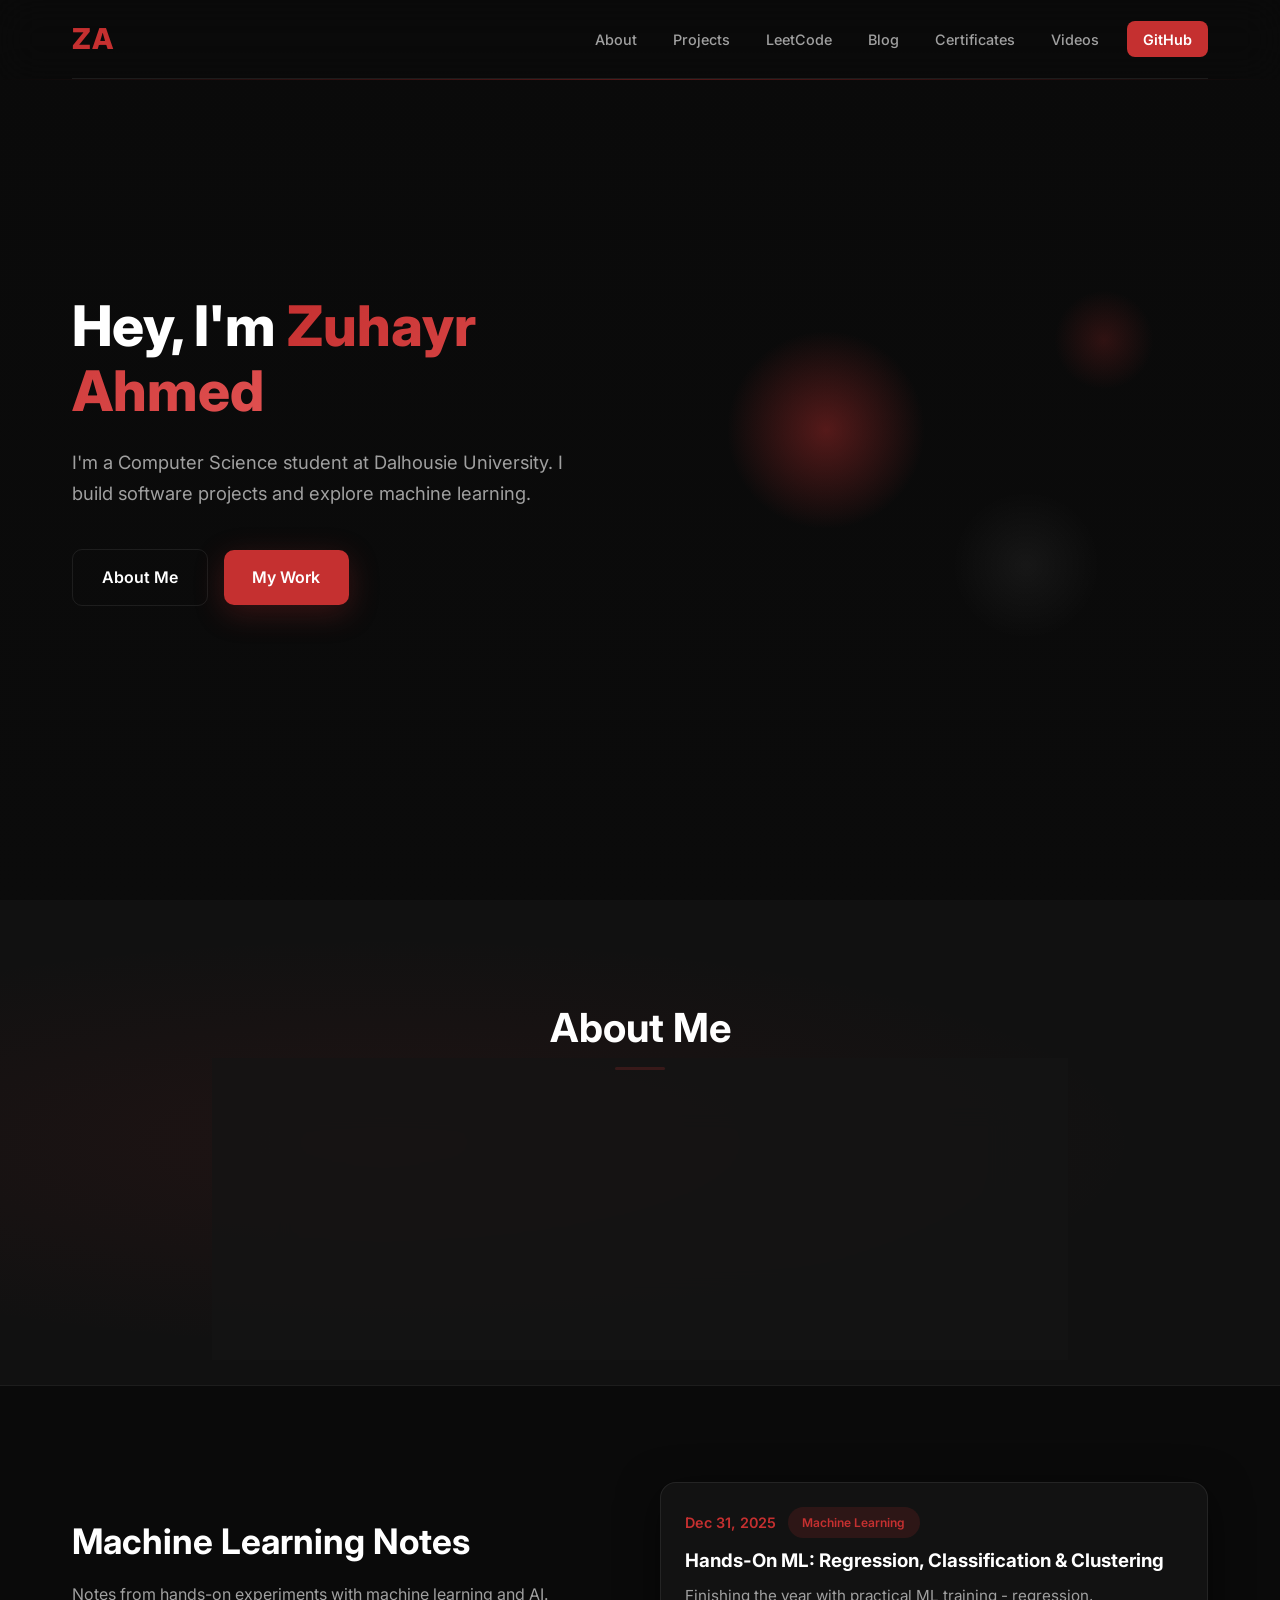
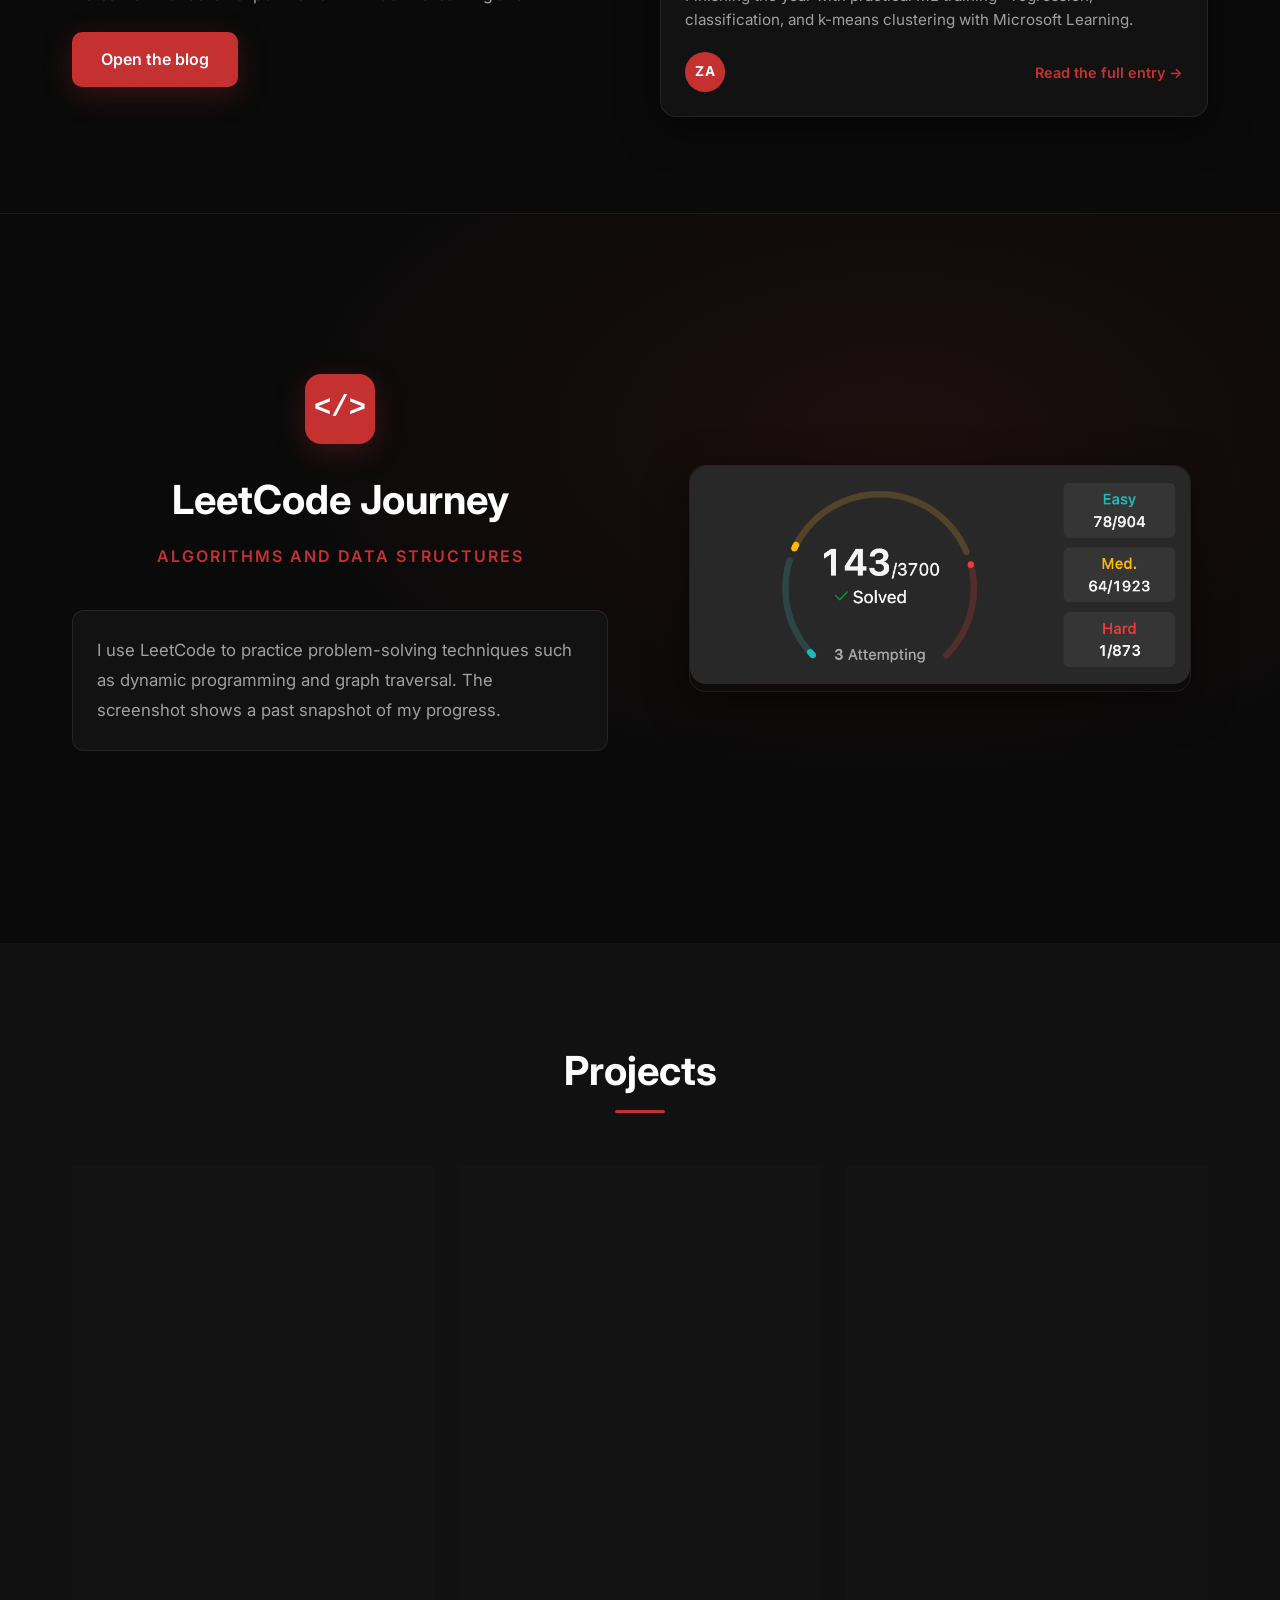
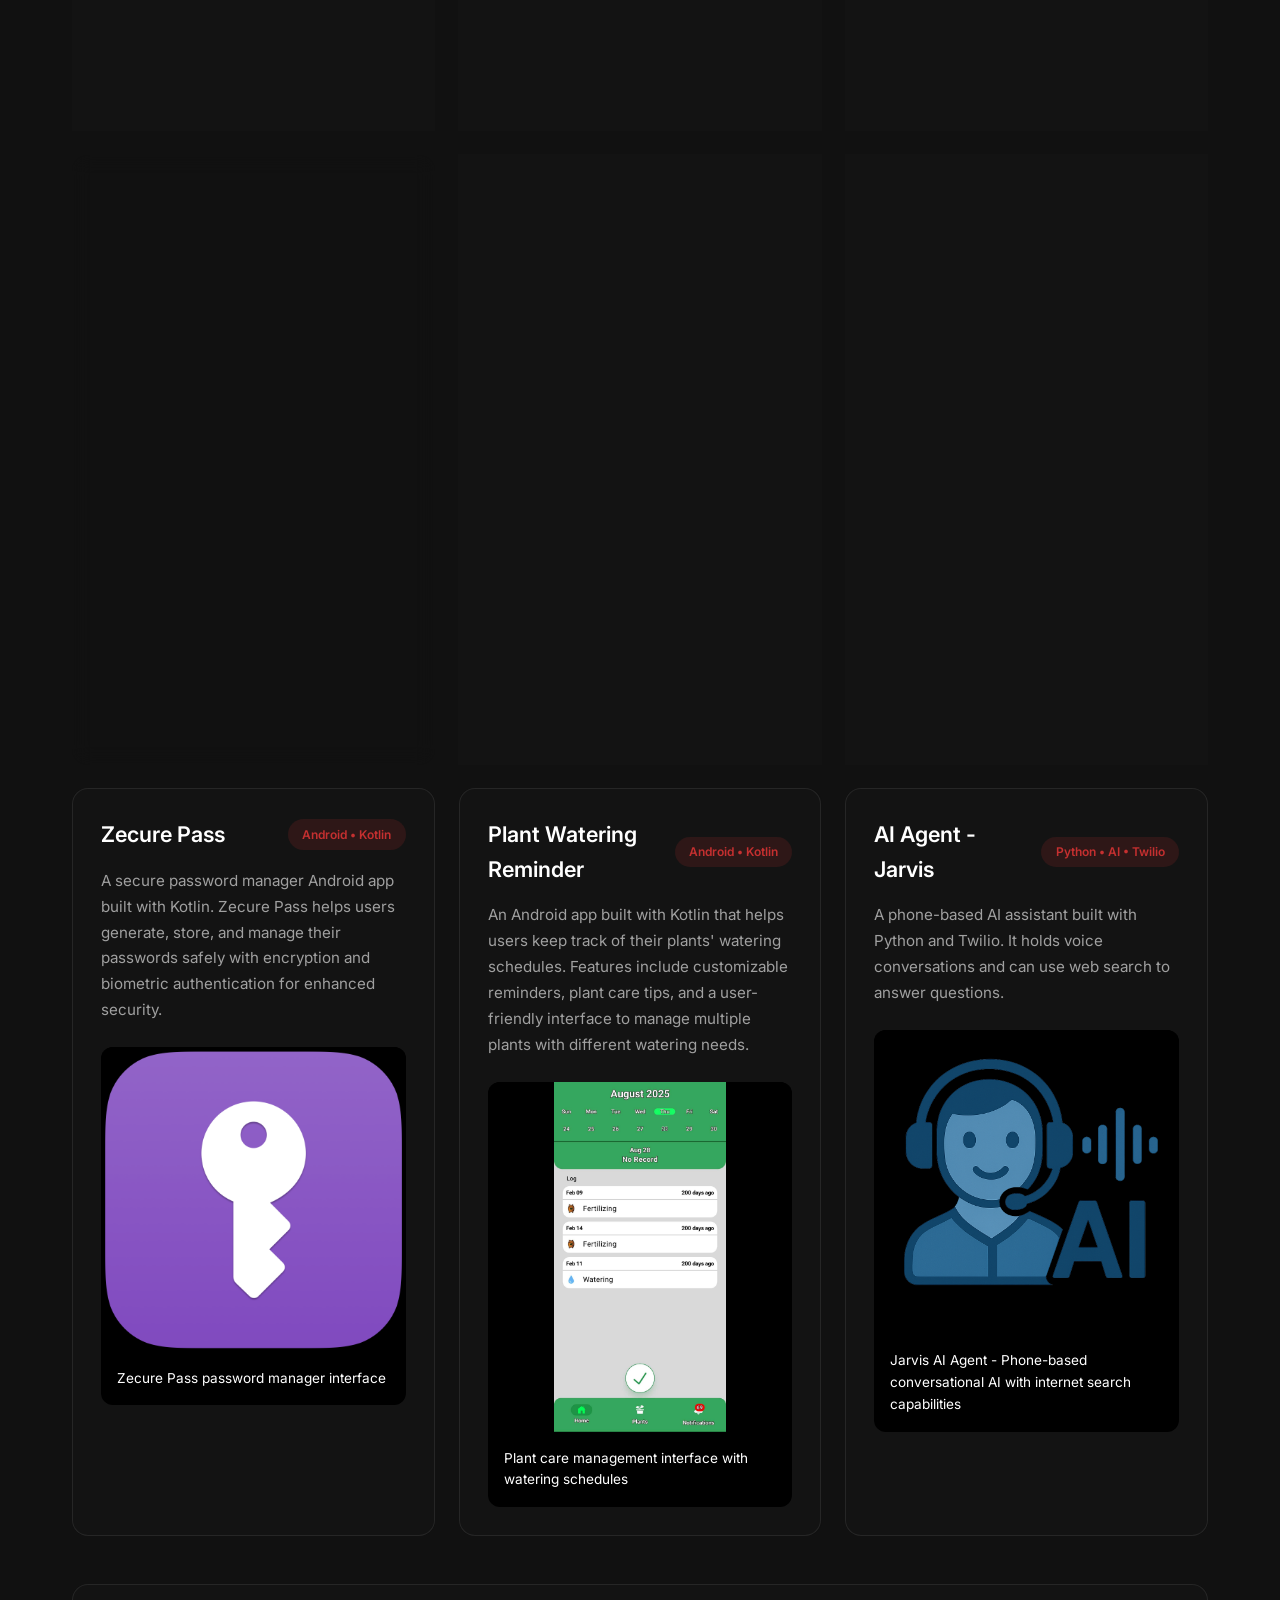
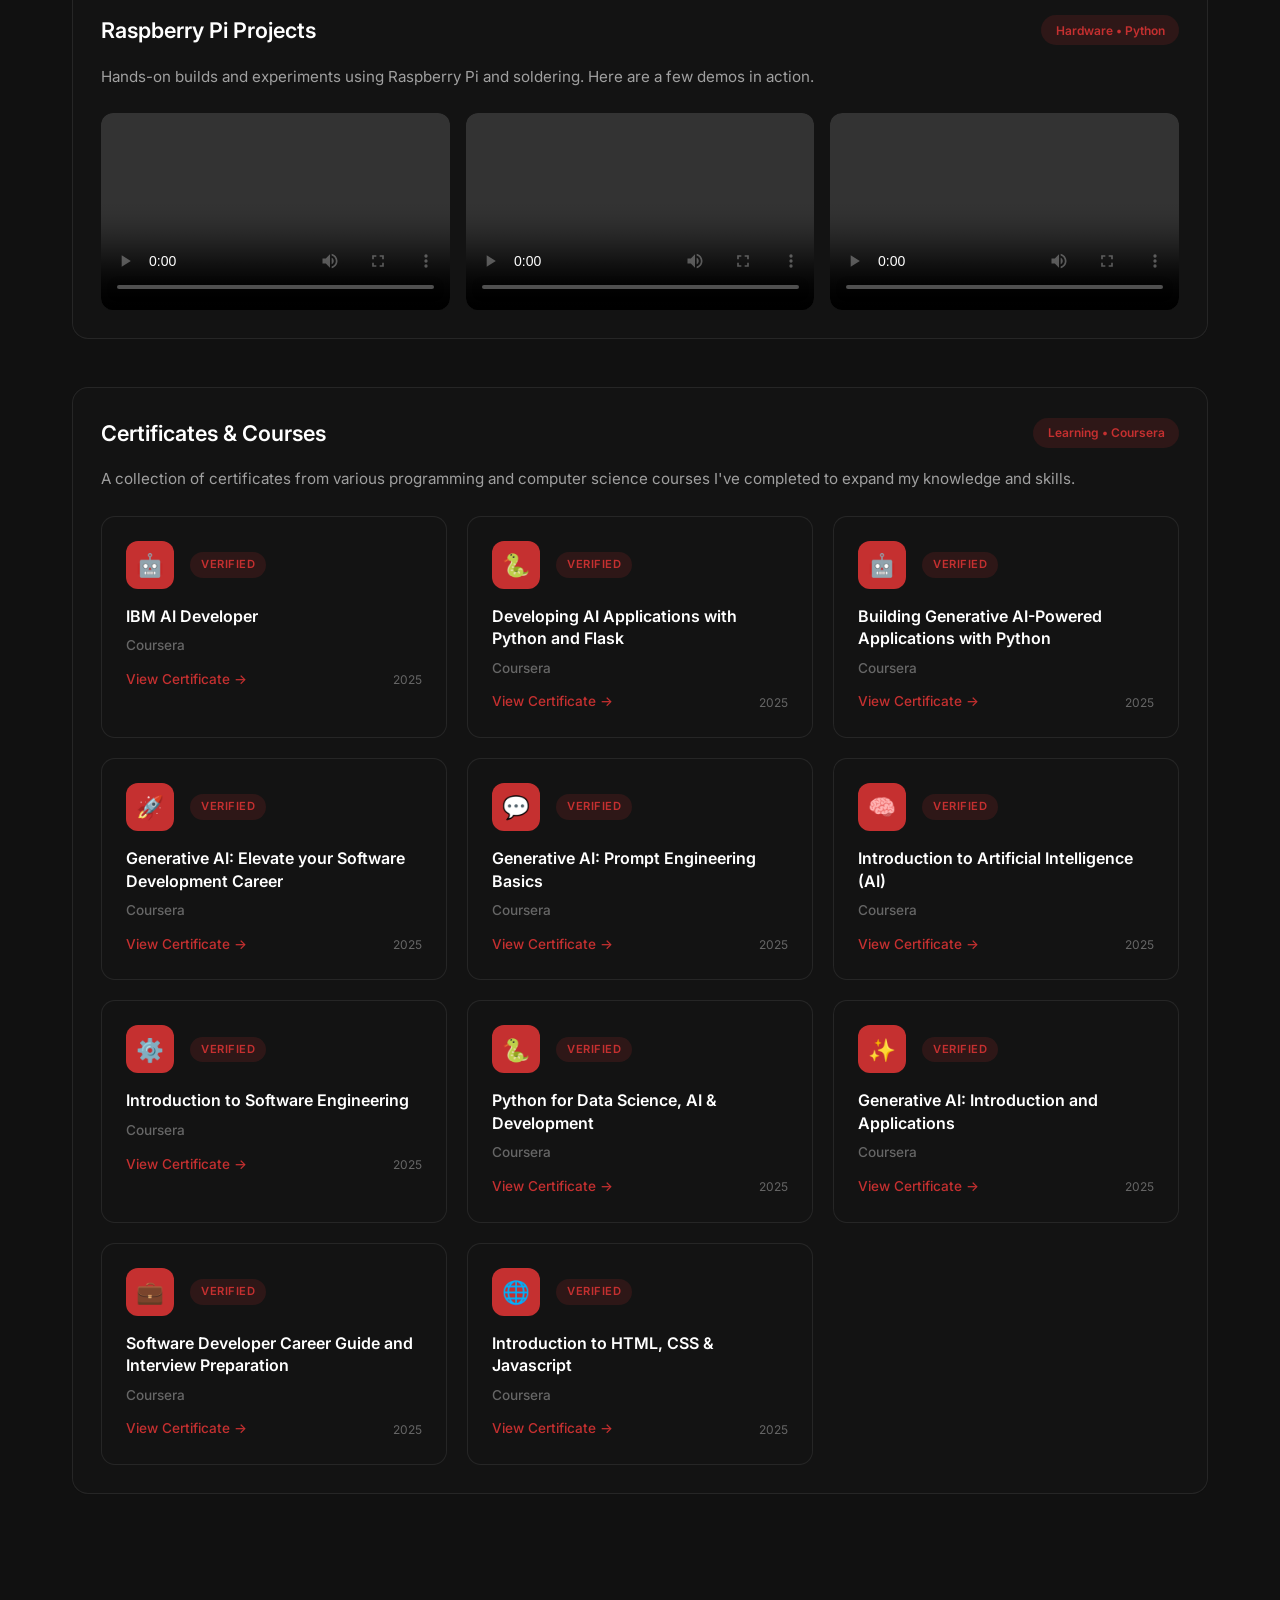
==== index.html @ 4d375760 "Publish updated portfolio at the site root" ====
<!DOCTYPE html>
<html lang="en">

<head>
  <meta charset="UTF-8">
  <meta name="viewport" content="width=device-width, initial-scale=1.0">
  <meta name="description" content="Zuhayr Ahmed, a Computer Science student at Dalhousie University. Explore software projects, machine learning notes, and certificates.">
  <link rel="canonical" href="https://zuhayrahmed.github.io/">
  <link rel="stylesheet" href="style.css">
  <title>Zuhayr Ahmed | Computer Science Portfolio</title>
</head>

<body>

  <header class="site-header">
    <div class="container">
      <nav class="navbar">
        <div class="navdiv">
          <div class="logo">
            <a href="#home">ZA</a>
          </div>
          <ul class="nav-menu" id="site-menu">
            <li><a href="#about">About</a></li>
            <li><a href="#projects">Projects</a></li>
            <li><a href="#leetcode-showcase">LeetCode</a></li>
            <li><a href="#learning-blog">Blog</a></li>
            <li><a href="#certificates">Certificates</a></li>
            <li><a href="#raspberry-videos">Videos</a></li>
            <li><a href="https://github.com/zuhayrahmed" class="cta">GitHub</a></li>
          </ul>
          <button class="mobile-menu-toggle" type="button" aria-label="Toggle navigation" aria-controls="site-menu" aria-expanded="false">
            <span></span>
            <span></span>
            <span></span>
          </button>
        </div>
      </nav>
    </div>
    <div class="header-gradient"></div>
  </header>

  <!-- Landing Section -->
  <section id="home" class="reveal">
    <div class="container-hero">
      <div class="hero-content">
        <h1>Hey, I'm <span class="accent">Zuhayr Ahmed</span></h1>
        <p>I'm a Computer Science student at Dalhousie University. I build software projects and explore machine learning.</p>
        <div class="btn-group">
          <a href="#about" class="btn secondary-btn">About Me</a>
          <a href="#projects" class="btn">My Work</a>
        </div>
      </div>
      <div class="hero-art" aria-hidden="true">
        <div class="orb orb-1"></div>
        <div class="orb orb-2"></div>
        <div class="orb orb-3"></div>
      </div>
    </div>
  </section>


  <!-- About Section -->
  <section id="about" class="reveal">
    <div class="container">
      <h2>About Me</h2>
      <p>
        My projects include JavaFX desktop apps, Kotlin Android apps, and Raspberry Pi experiments.
        I also write notes on machine learning and practice algorithms and data structures with LeetCode.
      </p>
    </div>
  </section>

  <!-- Learning Blog Section -->
  <section id="learning-blog" class="reveal">
    <div class="container blog-preview">
      <div class="blog-preview-text">
        <h2>Machine Learning Notes</h2>
        <p class="blog-preview-copy">Notes from hands-on experiments with machine learning and AI.</p>
        <div class="blog-preview-actions">
          <a href="blog.html" class="btn">Open the blog</a>
        </div>
      </div>

      <article class="blog-preview-card">
        <div class="blog-preview-meta">
          <span class="blog-date">Dec 31, 2025</span>
          <span class="tag">Machine Learning</span>
        </div>
        <h3>Hands-On ML: Regression, Classification & Clustering</h3>
        <p class="preview-excerpt">Finishing the year with practical ML training - regression, classification, and
          k-means clustering with Microsoft Learning.</p>
        <div class="blog-preview-footer">
          <div class="blog-preview-avatar">
            <span>ZA</span>
          </div>
          <a class="text-link" href="blog.html#dec-31-2025">Read the full entry →</a>
        </div>
      </article>
    </div>
  </section>

  <!-- LeetCode Showcase Section -->
  <section id="leetcode-showcase" class="reveal">
    <div class="container">
      <div class="leetcode-hero">
        <div class="leetcode-content">
          <div class="leetcode-header">
            <div class="leetcode-icon">
              <div class="code-symbol">&lt;/&gt;</div>
            </div>
            <h2>LeetCode Journey</h2>
            <div class="leetcode-subtitle">Algorithms and data structures</div>
          </div>

          <div class="leetcode-description">
            <p>I use LeetCode to practice problem-solving techniques such as dynamic programming and graph traversal.
              The screenshot shows a past snapshot of my progress.</p>
          </div>
        </div>

        <div class="leetcode-visual">
          <div class="leetcode-image-container">
            <img src="images/Leetcode/Leetcode_Info.png" alt="LeetCode Progress Dashboard" class="leetcode-image">
          </div>
        </div>
      </div>
    </div>
  </section>

  <!-- Projects Section -->
  <section id="projects" class="reveal">
    <h2>Projects</h2>
    <div class="projects-grid container">
      <article class="project-card">
        <div class="project-head">
          <h3>System Monitor</h3>
          <span class="tag">Python • FastAPI</span>
        </div>
        <p class="project-desc">A system dashboard and JSON API for CPU, memory, disk, network, and uptime metrics.
          It uses psutil to collect metrics and FastAPI to serve them.</p>
        <a class="text-link" href="https://github.com/zahmed714/System-Monitor">View System Monitor on GitHub →</a>
      </article>
      <!-- BUdgetManager App -->
      <article class="project-card">
        <div class="project-head">
          <h3>Budget Manager</h3>
          <span class="tag">JavaFX • Desktop App</span>
        </div>
        <p class="project-desc">A personal finance desktop app to track expenses, visualize budgets, and manage
          categories with an intuitive UI.</p>
        <div class="gallery" data-gallery>
          <div class="gallery-track">
            <img src="images/BudgetManager/image_1.png" alt="Budget Manager screenshot 1"
              data-caption="Dashboard overview with spending by category">
            <img src="images/BudgetManager/image_2.png" alt="Budget Manager screenshot 2"
              data-caption="Add and edit expense entries quickly">
            <img src="images/BudgetManager/image_3.png" alt="Budget Manager screenshot 3"
              data-caption="Monthly charts and budget progress">
          </div>
          <button class="gallery-btn prev" aria-label="Previous image" data-prev>‹</button>
          <button class="gallery-btn next" aria-label="Next image" data-next>›</button>
          <div class="gallery-caption" aria-live="polite"></div>
        </div>
      </article>

      <!-- TradezStocks App -->
      <article class="project-card">
        <div class="project-head">
          <h3>TradezStocks</h3>
          <span class="tag">Stocks • Tools</span>
        </div>
        <p class="project-desc">A lightweight toolkit for tracking tickers, visualizing trends, and experimenting with
          trading strategies.</p>
        <div class="gallery" data-gallery>
          <div class="gallery-track">
            <img src="images/TradezStocks/image_1.jpg" alt="TradezStocks screenshot 1"
              data-caption="Price chart and indicators">
            <img src="images/TradezStocks/image_2.png" alt="TradezStocks screenshot 2"
              data-caption="Watchlist and ticker details">
          </div>
          <button class="gallery-btn prev" aria-label="Previous image" data-prev>‹</button>
          <button class="gallery-btn next" aria-label="Next image" data-next>›</button>
          <div class="gallery-caption" aria-live="polite"></div>
        </div>
      </article>

      <!-- Books -->
      <article class="project-card">
        <div class="project-head">
          <h3>Programming Books</h3>
          <span class="tag">Reading</span>
        </div>
        <p class="project-desc">Books I’ve used to study programming and computer science fundamentals.</p>
        <div class="gallery" data-gallery>
          <div class="gallery-track single">
            <img src="images/Books/books.jpg" alt="Books collection" data-caption="Programming and computer science books">
          </div>
          <div class="gallery-caption" aria-live="polite"></div>
        </div>
      </article>


      <!-- 2D Java Game -->
      <article class="project-card">
        <div class="project-head">
          <h3>2D Java Game</h3>
          <span class="tag">Game Development</span>
        </div>
        <p class="project-desc">I once worked on this 2D game developed in Java to explore what game development is
          like. It was a great learning experience that taught me about graphics rendering, game loops, collision
          detection, and object-oriented design patterns in a fun, interactive context.</p>
        <div class="gallery" data-gallery>
          <div class="gallery-track single">
            <img src="images/2DGame/2D-Game.png" alt="2D Java Game screenshot"
              data-caption="Gameplay screenshot showing the 2D game mechanics">
          </div>
          <div class="gallery-caption" aria-live="polite"></div>
        </div>
      </article>

      <!-- Chat Application -->
      <article class="project-card">
        <div class="project-head">
          <h3>Zonnect</h3>
          <span class="tag">Networking • Real-time</span>
        </div>
        <p class="project-desc">A real-time chat app for two computers on the same network. I built it to explore
          socket programming and client-server architecture.</p>
        <div class="gallery" data-gallery>
          <div class="gallery-track single">
            <img src="images/Zonnect/zonnect.webp" alt="Zonnect chat application screenshot"
              data-caption="Zonnect real-time chat UI">
          </div>
          <div class="gallery-caption" aria-live="polite"></div>
        </div>
      </article>

      <!-- Zecure Pass -->
      <article class="project-card">
        <div class="project-head">
          <h3>Zecure Pass</h3>
          <span class="tag">Android • Kotlin</span>
        </div>
        <p class="project-desc">A secure password manager Android app built with Kotlin. Zecure Pass helps users
          generate, store, and manage their passwords safely with encryption and biometric authentication for enhanced
          security.</p>
        <div class="gallery" data-gallery>
          <div class="gallery-track single">
            <img src="images/ZecurePass/zecure_pass.png" alt="Zecure Pass Android app screenshot"
              data-caption="Zecure Pass password manager interface">
          </div>
          <div class="gallery-caption" aria-live="polite"></div>
        </div>
      </article>

      <!-- Plant Watering Reminder -->
      <article class="project-card">
        <div class="project-head">
          <h3>Plant Watering Reminder</h3>
          <span class="tag">Android • Kotlin</span>
        </div>
        <p class="project-desc">An Android app built with Kotlin that helps users keep track of their plants' watering
          schedules. Features include customizable reminders, plant care tips, and a user-friendly interface to manage
          multiple plants with different watering needs.</p>
        <div class="gallery" data-gallery>
          <div class="gallery-track single">
            <img src="images/WaterPlants/app.jpg" alt="Plant Watering Reminder app screenshot"
              data-caption="Plant care management interface with watering schedules">
          </div>
          <div class="gallery-caption" aria-live="polite"></div>
        </div>
      </article>

      <!-- AI Agent - Jarvis -->
      <article class="project-card">
        <div class="project-head">
          <h3>AI Agent - Jarvis</h3>
          <span class="tag">Python • AI • Twilio</span>
        </div>
        <p class="project-desc">A phone-based AI assistant built with Python and Twilio. It holds voice conversations
          and can use web search to answer questions.</p>
        <div class="gallery" data-gallery>
          <div class="gallery-track single">
            <img src="images/Ai_Agent/Jarvis.png" alt="AI Agent Jarvis interface"
              data-caption="Jarvis AI Agent - Phone-based conversational AI with internet search capabilities">
          </div>
          <div class="gallery-caption" aria-live="polite"></div>
        </div>
      </article>
    </div>

    <!-- Raspberry Pi videos showcase -->
    <div class="projects-grid container" id="raspberry-videos">
      <article class="project-card wide">
        <div class="project-head">
          <h3>Raspberry Pi Projects</h3>
          <span class="tag">Hardware • Python</span>
        </div>
        <p class="project-desc">Hands-on builds and experiments using Raspberry Pi and soldering. Here are a few demos
          in action.</p>
        <div class="video-grid">
          <video controls playsinline preload="metadata" aria-label="Raspberry Pi demo 1">
            <source src="images/rpi/video_1.mp4" type="video/mp4">
          </video>
          <video controls playsinline preload="metadata" aria-label="Raspberry Pi demo 2">
            <source src="images/rpi/video_2.mp4" type="video/mp4">
          </video>
          <video controls playsinline preload="metadata" aria-label="Raspberry Pi demo 3">
            <source src="images/rpi/video_3.mp4" type="video/mp4">
          </video>
        </div>
      </article>
    </div>

    <!-- Certificates Section -->
    <div class="projects-grid container" id="certificates">
      <article class="project-card wide">
        <div class="project-head">
          <h3>Certificates & Courses</h3>
          <span class="tag">Learning • Coursera</span>
        </div>
        <p class="project-desc">A collection of certificates from various programming and computer science courses I've
          completed to expand my knowledge and skills.</p>
        <div class="certificates-grid">
          <a href="pdfs/Coursera_7.pdf" target="_blank" class="certificate-card">
            <div class="certificate-preview">
              <div class="certificate-icon">🤖</div>
              <div class="certificate-badge">Verified</div>
            </div>
            <div class="certificate-info">
              <h4>IBM AI Developer</h4>
              <div class="certificate-provider">Coursera</div>
              <div class="certificate-actions">
                <span class="view-certificate">View Certificate →</span>
                <span class="certificate-date">2025</span>
              </div>
            </div>
          </a>

          <a href="pdfs/Coursera_1.pdf" target="_blank" class="certificate-card">
            <div class="certificate-preview">
              <div class="certificate-icon">🐍</div>
              <div class="certificate-badge">Verified</div>
            </div>
            <div class="certificate-info">
              <h4>Developing AI Applications with Python and Flask</h4>
              <div class="certificate-provider">Coursera</div>
              <div class="certificate-actions">
                <span class="view-certificate">View Certificate →</span>
                <span class="certificate-date">2025</span>
              </div>
            </div>
          </a>

          <a href="pdfs/Coursera_2.pdf" target="_blank" class="certificate-card">
            <div class="certificate-preview">
              <div class="certificate-icon">🤖</div>
              <div class="certificate-badge">Verified</div>
            </div>
            <div class="certificate-info">
              <h4>Building Generative AI-Powered Applications with Python</h4>
              <div class="certificate-provider">Coursera</div>
              <div class="certificate-actions">
                <span class="view-certificate">View Certificate →</span>
                <span class="certificate-date">2025</span>
              </div>
            </div>
          </a>

          <a href="pdfs/Coursera_3.pdf" target="_blank" class="certificate-card">
            <div class="certificate-preview">
              <div class="certificate-icon">🚀</div>
              <div class="certificate-badge">Verified</div>
            </div>
            <div class="certificate-info">
              <h4>Generative AI: Elevate your Software Development Career</h4>
              <div class="certificate-provider">Coursera</div>
              <div class="certificate-actions">
                <span class="view-certificate">View Certificate →</span>
                <span class="certificate-date">2025</span>
              </div>
            </div>
          </a>

          <a href="pdfs/Coursera_4.pdf" target="_blank" class="certificate-card">
            <div class="certificate-preview">
              <div class="certificate-icon">💬</div>
              <div class="certificate-badge">Verified</div>
            </div>
            <div class="certificate-info">
              <h4>Generative AI: Prompt Engineering Basics</h4>
              <div class="certificate-provider">Coursera</div>
              <div class="certificate-actions">
                <span class="view-certificate">View Certificate →</span>
                <span class="certificate-date">2025</span>
              </div>
            </div>
          </a>

          <a href="pdfs/Coursera_5.pdf" target="_blank" class="certificate-card">
            <div class="certificate-preview">
              <div class="certificate-icon">🧠</div>
              <div class="certificate-badge">Verified</div>
            </div>
            <div class="certificate-info">
              <h4>Introduction to Artificial Intelligence (AI)</h4>
              <div class="certificate-provider">Coursera</div>
              <div class="certificate-actions">
                <span class="view-certificate">View Certificate →</span>
                <span class="certificate-date">2025</span>
              </div>
            </div>
          </a>

          <a href="pdfs/Coursera_6.pdf" target="_blank" class="certificate-card">
            <div class="certificate-preview">
              <div class="certificate-icon">⚙️</div>
              <div class="certificate-badge">Verified</div>
            </div>
            <div class="certificate-info">
              <h4>Introduction to Software Engineering</h4>
              <div class="certificate-provider">Coursera</div>
              <div class="certificate-actions">
                <span class="view-certificate">View Certificate →</span>
                <span class="certificate-date">2025</span>
              </div>
            </div>
          </a>

          <a href="pdfs/Coursera_8.pdf" target="_blank" class="certificate-card">
            <div class="certificate-preview">
              <div class="certificate-icon">🐍</div>
              <div class="certificate-badge">Verified</div>
            </div>
            <div class="certificate-info">
              <h4>Python for Data Science, AI & Development</h4>
              <div class="certificate-provider">Coursera</div>
              <div class="certificate-actions">
                <span class="view-certificate">View Certificate →</span>
                <span class="certificate-date">2025</span>
              </div>
            </div>
          </a>

          <a href="pdfs/Coursera_9.pdf" target="_blank" class="certificate-card">
            <div class="certificate-preview">
              <div class="certificate-icon">✨</div>
              <div class="certificate-badge">Verified</div>
            </div>
            <div class="certificate-info">
              <h4>Generative AI: Introduction and Applications</h4>
              <div class="certificate-provider">Coursera</div>
              <div class="certificate-actions">
                <span class="view-certificate">View Certificate →</span>
                <span class="certificate-date">2025</span>
              </div>
            </div>
          </a>

          <a href="pdfs/Coursera_10.pdf" target="_blank" class="certificate-card">
            <div class="certificate-preview">
              <div class="certificate-icon">💼</div>
              <div class="certificate-badge">Verified</div>
            </div>
            <div class="certificate-info">
              <h4>Software Developer Career Guide and Interview Preparation</h4>
              <div class="certificate-provider">Coursera</div>
              <div class="certificate-actions">
                <span class="view-certificate">View Certificate →</span>
                <span class="certificate-date">2025</span>
              </div>
            </div>
          </a>

          <a href="pdfs/Coursera_11.pdf" target="_blank" class="certificate-card">
            <div class="certificate-preview">
              <div class="certificate-icon">🌐</div>
              <div class="certificate-badge">Verified</div>
            </div>
            <div class="certificate-info">
              <h4>Introduction to HTML, CSS & Javascript</h4>
              <div class="certificate-provider">Coursera</div>
              <div class="certificate-actions">
                <span class="view-certificate">View Certificate →</span>
                <span class="certificate-date">2025</span>
              </div>
            </div>
          </a>
        </div>
      </article>
    </div>
  </section>


  <script>
    // Mobile menu toggle
    const mobileToggle = document.querySelector('.mobile-menu-toggle');
    const navMenu = document.querySelector('.nav-menu');
    const header = document.querySelector('.site-header');

    mobileToggle.addEventListener('click', () => {
      const expanded = navMenu.classList.toggle('active');
      mobileToggle.classList.toggle('active', expanded);
      mobileToggle.setAttribute('aria-expanded', expanded);
    });

    // Close mobile menu when clicking on a link
    navMenu.addEventListener('click', (e) => {
      if (e.target.tagName === 'A') {
        mobileToggle.classList.remove('active');
        navMenu.classList.remove('active');
        mobileToggle.setAttribute('aria-expanded', 'false');
      }
    });

    // Header scroll effect
    window.addEventListener('scroll', () => {
      if (window.scrollY > 50) {
        header.classList.add('scrolled');
      } else {
        header.classList.remove('scrolled');
      }
    });

    document.querySelectorAll('[data-gallery]').forEach(gallery => {
      const track = gallery.querySelector('.gallery-track');
      const images = track.querySelectorAll('img');
      const caption = gallery.querySelector('.gallery-caption');
      let index = 0;

      const showImage = offset => {
        index = (index + offset + images.length) % images.length;
        track.style.transform = `translateX(-${index * 100}%)`;
        caption.textContent = images[index].dataset.caption;
      };

      gallery.querySelector('[data-prev]')?.addEventListener('click', () => showImage(-1));
      gallery.querySelector('[data-next]')?.addEventListener('click', () => showImage(1));
      showImage(0);
    });
  </script>
</body>

</html>
---- style.css ----
/* ================================================
   ZUHAYR AHMED PORTFOLIO - RED/BLACK THEME
   Sleek, Professional, Premium Design
   ================================================ */

@import url('https://fonts.googleapis.com/css2?family=Inter:wght@400;500;600;700;800&display=swap');

/* -------------------- CSS Variables -------------------- */
:root {
    /* Core Colors */
    --bg-primary: #0a0a0a;
    --bg-secondary: #111111;
    --bg-card: rgba(20, 20, 20, 0.8);

    /* Accent Colors - Muted Crimson */
    --accent: #c53030;
    --accent-light: #e05050;
    --accent-dark: #9b2c2c;
    --accent-glow: rgba(197, 48, 48, 0.4);

    /* Text Colors */
    --text-primary: #ffffff;
    --text-secondary: #a0a0a0;
    --text-muted: #666666;

    /* Borders */
    --border-subtle: rgba(255, 255, 255, 0.08);
    --border-accent: rgba(197, 48, 48, 0.3);

    /* Shadows */
    --shadow-card: 0 10px 40px rgba(0, 0, 0, 0.5);
    --shadow-accent: 0 8px 30px rgba(197, 48, 48, 0.25);
}

/* -------------------- Reset & Base -------------------- */
* {
    margin: 0;
    padding: 0;
    box-sizing: border-box;
}

body {
    background: linear-gradient(180deg, var(--bg-primary) 0%, var(--bg-secondary) 100%);
    min-height: 100vh;
    color: var(--text-primary);
    font-family: 'Inter', -apple-system, BlinkMacSystemFont, 'Segoe UI', sans-serif;
    line-height: 1.6;
}

[id] {
    scroll-margin-top: 6rem;
}

@media (prefers-reduced-motion: no-preference) {
    html {
        scroll-behavior: smooth;
    }
}

/* -------------------- Header & Navigation -------------------- */
.site-header {
    position: fixed;
    top: 0;
    left: 0;
    right: 0;
    z-index: 1000;
    backdrop-filter: blur(20px);
    -webkit-backdrop-filter: blur(20px);
    background: rgba(10, 10, 10, 0.8);
    transition: all 0.3s ease;
}

.site-header.scrolled {
    background: rgba(10, 10, 10, 0.95);
    box-shadow: 0 4px 30px rgba(0, 0, 0, 0.5);
    border-bottom: 1px solid var(--border-subtle);
}

.navbar {
    background: transparent;
    padding: 0;
    border-bottom: 1px solid var(--border-subtle);
}

.container {
    max-width: 1200px;
    margin: 0 auto;
    padding: 0 2rem;
}

.navdiv {
    display: flex;
    justify-content: space-between;
    align-items: center;
    padding: 1rem 0;
    position: relative;
}

.logo a {
    font-size: 1.8rem;
    font-weight: 800;
    color: var(--accent);
    text-decoration: none;
    letter-spacing: 1px;
    transition: all 0.3s ease;
}

.logo a:hover {
    color: var(--accent-light);
    text-shadow: 0 0 20px var(--accent-glow);
}

.nav-menu {
    display: flex;
    list-style: none;
    gap: 0.25rem;
    align-items: center;
    margin: 0;
    padding: 0;
}

.nav-menu li a {
    color: var(--text-secondary);
    text-decoration: none;
    font-weight: 500;
    font-size: 0.9rem;
    padding: 0.6rem 1rem;
    border-radius: 8px;
    transition: all 0.2s ease;
}

.nav-menu li a:hover {
    color: var(--text-primary);
    background: rgba(255, 255, 255, 0.05);
}

.nav-menu li a.cta {
    background: var(--accent);
    color: var(--text-primary);
    font-weight: 600;
    margin-left: 0.5rem;
}

.nav-menu li a.cta:hover {
    background: var(--accent-light);
    box-shadow: var(--shadow-accent);
}

.mobile-menu-toggle {
    display: none;
    flex-direction: column;
    background: transparent;
    border: 0;
    cursor: pointer;
    padding: 0.5rem;
    border-radius: 8px;
    transition: all 0.3s ease;
}

.mobile-menu-toggle:hover {
    background: rgba(255, 255, 255, 0.05);
}

.mobile-menu-toggle span {
    width: 24px;
    height: 2px;
    background: var(--accent);
    margin: 3px 0;
    transition: all 0.3s ease;
    border-radius: 2px;
}

.mobile-menu-toggle.active span:nth-child(1) {
    transform: rotate(45deg) translate(5px, 5px);
}

.mobile-menu-toggle.active span:nth-child(2) {
    opacity: 0;
}

.mobile-menu-toggle.active span:nth-child(3) {
    transform: rotate(-45deg) translate(7px, -6px);
}

.header-gradient {
    position: absolute;
    bottom: -1px;
    left: 0;
    right: 0;
    height: 1px;
    background: linear-gradient(90deg, transparent, var(--accent-glow), transparent);
}

/* -------------------- Hero Section -------------------- */
#home {
    min-height: 100vh;
    display: flex;
    align-items: center;
    padding: 2rem 0;
    position: relative;
    overflow: hidden;
}

.container-hero {
    max-width: 1200px;
    margin: 0 auto;
    padding: 0 2rem;
    display: grid;
    grid-template-columns: 1fr 1fr;
    gap: 4rem;
    align-items: center;
}

.hero-content h1 {
    font-size: 3.5rem;
    font-weight: 800;
    line-height: 1.15;
    margin-bottom: 1.5rem;
    color: var(--text-primary);
}

.hero-content .accent {
    color: var(--accent);
    background: linear-gradient(135deg, var(--accent) 0%, var(--accent-light) 100%);
    -webkit-background-clip: text;
    -webkit-text-fill-color: transparent;
    background-clip: text;
}

.hero-content p {
    font-size: 1.15rem;
    line-height: 1.7;
    color: var(--text-secondary);
    margin-bottom: 2.5rem;
    max-width: 500px;
}

.btn-group {
    display: flex;
    gap: 1rem;
    align-items: center;
}

.btn {
    display: inline-block;
    padding: 0.9rem 1.8rem;
    background: var(--accent);
    color: var(--text-primary);
    text-decoration: none;
    font-weight: 600;
    border-radius: 10px;
    transition: all 0.3s ease;
    box-shadow: var(--shadow-accent);
}

.btn:hover {
    background: var(--accent-light);
    transform: translateY(-2px);
    box-shadow: 0 12px 35px rgba(197, 48, 48, 0.35);
}

.btn.secondary-btn {
    background: transparent;
    color: var(--text-primary);
    border: 1px solid var(--border-subtle);
    box-shadow: none;
}

.btn.secondary-btn:hover {
    background: rgba(255, 255, 255, 0.05);
    border-color: rgba(255, 255, 255, 0.15);
}

/* Hero Art - Floating Orbs */
.hero-art {
    position: relative;
    height: 400px;
    display: flex;
    align-items: center;
    justify-content: center;
}

.orb {
    position: absolute;
    border-radius: 50%;
    animation: float 8s ease-in-out infinite;
}

.orb-1 {
    width: 200px;
    height: 200px;
    background: radial-gradient(circle, var(--accent-glow) 0%, transparent 70%);
    top: 20%;
    left: 10%;
    animation-delay: 0s;
}

.orb-2 {
    width: 150px;
    height: 150px;
    background: radial-gradient(circle, rgba(255, 255, 255, 0.05) 0%, transparent 70%);
    top: 60%;
    right: 20%;
    animation-delay: 2s;
}

.orb-3 {
    width: 100px;
    height: 100px;
    background: radial-gradient(circle, var(--accent-glow) 0%, transparent 70%);
    top: 10%;
    right: 10%;
    animation-delay: 4s;
    opacity: 0.5;
}

@keyframes float {

    0%,
    100% {
        transform: translateY(0px) scale(1);
    }

    50% {
        transform: translateY(-30px) scale(1.05);
    }
}

/* -------------------- About Section -------------------- */
#about {
    padding: 6rem 0;
    background: var(--bg-secondary);
    position: relative;
}

#about::before {
    content: '';
    position: absolute;
    top: 0;
    left: 0;
    right: 0;
    bottom: 0;
    background: radial-gradient(ellipse at 30% 50%, rgba(197, 48, 48, 0.08) 0%, transparent 60%);
    pointer-events: none;
}

#about .container {
    max-width: 800px;
    position: relative;
    z-index: 1;
}

#about h2 {
    font-size: 2.5rem;
    font-weight: 700;
    color: var(--text-primary);
    text-align: center;
    margin-bottom: 3rem;
    position: relative;
}

#about h2::after {
    content: '';
    position: absolute;
    bottom: -10px;
    left: 50%;
    transform: translateX(-50%);
    width: 50px;
    height: 3px;
    background: var(--accent);
    border-radius: 2px;
}

#about p {
    font-size: 1.15rem;
    line-height: 1.8;
    color: var(--text-secondary);
    text-align: center;
    background: var(--bg-card);
    padding: 2.5rem;
    border-radius: 16px;
    border: 1px solid var(--border-subtle);
    box-shadow: var(--shadow-card);
    backdrop-filter: blur(10px);
}

/* -------------------- LeetCode Section -------------------- */
#leetcode-showcase {
    padding: 8rem 0;
    background: var(--bg-primary);
    position: relative;
    overflow: hidden;
}

#leetcode-showcase::before {
    content: '';
    position: absolute;
    top: 0;
    left: 0;
    right: 0;
    bottom: 0;
    background: radial-gradient(ellipse at 70% 30%, rgba(197, 48, 48, 0.1) 0%, transparent 50%);
    pointer-events: none;
}

.leetcode-hero {
    display: grid;
    grid-template-columns: 1fr 1fr;
    gap: 4rem;
    align-items: center;
    position: relative;
    z-index: 1;
}

.leetcode-content {
    padding: 2rem 0;
}

.leetcode-header {
    text-align: center;
    margin-bottom: 2.5rem;
}

.leetcode-icon {
    width: 70px;
    height: 70px;
    background: var(--accent);
    border-radius: 16px;
    display: flex;
    align-items: center;
    justify-content: center;
    margin: 0 auto 1.5rem;
    box-shadow: var(--shadow-accent);
    transition: all 0.3s ease;
}

.leetcode-icon:hover {
    transform: scale(1.05);
}

.code-symbol {
    font-size: 1.8rem;
    font-weight: bold;
    color: var(--text-primary);
    font-family: 'Courier New', monospace;
}

.leetcode-header h2 {
    font-size: 2.5rem;
    font-weight: 700;
    color: var(--text-primary);
    margin-bottom: 0.75rem;
}

.leetcode-subtitle {
    font-size: 1rem;
    color: var(--accent);
    font-weight: 600;
    letter-spacing: 2px;
    text-transform: uppercase;
}

.leetcode-description {
    margin: 2rem 0;
}

.leetcode-description p {
    font-size: 1.05rem;
    line-height: 1.8;
    color: var(--text-secondary);
    background: var(--bg-card);
    padding: 1.5rem;
    border-radius: 12px;
    border: 1px solid var(--border-subtle);
}

.leetcode-stats {
    display: grid;
    grid-template-columns: repeat(3, 1fr);
    gap: 1rem;
    margin-top: 2rem;
}

.stat-card {
    background: var(--bg-card);
    border: 1px solid var(--border-subtle);
    border-radius: 12px;
    padding: 1.25rem;
    text-align: center;
    transition: all 0.3s ease;
}

.stat-card:hover {
    border-color: var(--border-accent);
    transform: translateY(-3px);
    box-shadow: var(--shadow-accent);
}

.stat-icon {
    font-size: 1.75rem;
    margin-bottom: 0.75rem;
    display: block;
}

.stat-number {
    font-size: 1rem;
    font-weight: 600;
    color: var(--text-primary);
    margin-bottom: 0.25rem;
}

.stat-label {
    font-size: 0.8rem;
    color: var(--accent);
    text-transform: uppercase;
    letter-spacing: 1px;
    font-weight: 500;
}

.leetcode-visual {
    position: relative;
    display: flex;
    align-items: center;
    justify-content: center;
}

.leetcode-image-container {
    position: relative;
    border-radius: 16px;
    overflow: hidden;
    box-shadow: var(--shadow-card);
    transition: all 0.3s ease;
    border: 1px solid var(--border-subtle);
}

.leetcode-image-container:hover {
    transform: scale(1.02);
    box-shadow: 0 20px 50px rgba(0, 0, 0, 0.6);
}

.leetcode-image {
    width: 100%;
    height: auto;
    max-width: 500px;
    border-radius: 16px;
}

/* -------------------- Projects Section -------------------- */
#projects {
    padding: 6rem 0;
    background: var(--bg-secondary);
}

#projects h2 {
    font-size: 2.5rem;
    font-weight: 700;
    color: var(--text-primary);
    text-align: center;
    margin-bottom: 4rem;
    position: relative;
}

#projects h2::after {
    content: '';
    position: absolute;
    bottom: -10px;
    left: 50%;
    transform: translateX(-50%);
    width: 50px;
    height: 3px;
    background: var(--accent);
    border-radius: 2px;
}

.projects-grid {
    display: grid;
    grid-template-columns: repeat(auto-fit, minmax(350px, 1fr));
    gap: 1.5rem;
    margin-bottom: 3rem;
}

.project-card {
    background: var(--bg-card);
    border: 1px solid var(--border-subtle);
    border-radius: 16px;
    padding: 1.75rem;
    transition: all 0.3s ease;
    backdrop-filter: blur(10px);
}

.project-card:hover {
    transform: translateY(-5px);
    border-color: var(--border-accent);
    box-shadow: var(--shadow-accent);
}

.project-card.wide {
    grid-column: 1 / -1;
}

.project-head {
    display: flex;
    justify-content: space-between;
    align-items: center;
    margin-bottom: 1rem;
    gap: 1rem;
}

.project-head h3 {
    font-size: 1.35rem;
    font-weight: 600;
    color: var(--text-primary);
}

.tag {
    background: rgba(197, 48, 48, 0.15);
    color: var(--accent);
    padding: 0.35rem 0.9rem;
    border-radius: 20px;
    font-size: 0.75rem;
    font-weight: 600;
    white-space: nowrap;
}

.project-desc {
    color: var(--text-secondary);
    line-height: 1.7;
    margin-bottom: 1.5rem;
    font-size: 0.95rem;
}

/* Gallery */
.gallery {
    position: relative;
    border-radius: 12px;
    overflow: hidden;
    background: #000;
}

.gallery-track {
    display: flex;
    transition: transform 0.3s ease;
}

.gallery-track.single {
    justify-content: center;
}

.gallery-track img {
    width: 100%;
    height: auto;
    max-height: 350px;
    object-fit: contain;
    flex-shrink: 0;
    background: #000;
}

.gallery-btn {
    position: absolute;
    top: 50%;
    transform: translateY(-50%);
    background: rgba(0, 0, 0, 0.7);
    color: white;
    border: none;
    width: 40px;
    height: 40px;
    border-radius: 50%;
    font-size: 1.2rem;
    cursor: pointer;
    transition: all 0.3s ease;
    z-index: 2;
}

.gallery-btn:hover {
    background: var(--accent);
}

.gallery-btn.prev {
    left: 10px;
}

.gallery-btn.next {
    right: 10px;
}

.gallery-dots {
    position: absolute;
    bottom: 15px;
    left: 50%;
    transform: translateX(-50%);
    display: flex;
    gap: 8px;
}

.gallery-dot {
    width: 8px;
    height: 8px;
    border-radius: 50%;
    background: rgba(255, 255, 255, 0.4);
    cursor: pointer;
    transition: all 0.3s ease;
}

.gallery-dot.active {
    background: var(--accent);
}

.gallery-caption {
    color: white;
    padding: 1rem;
    font-size: 0.85rem;
}

/* Video Gallery */
.video-grid {
    display: grid;
    grid-template-columns: repeat(auto-fit, minmax(min(100%, 200px), 1fr));
    gap: 1rem;
}

.video-grid video {
    display: block;
    width: 100%;
    aspect-ratio: 16 / 9;
    background: #000;
    border-radius: 12px;
}

/* -------------------- Certificates Section -------------------- */
.certificates-grid {
    display: grid;
    grid-template-columns: repeat(auto-fit, minmax(280px, 1fr));
    gap: 1.25rem;
    margin-top: 1.5rem;
}

.certificate-card {
    display: block;
    background: var(--bg-card);
    border: 1px solid var(--border-subtle);
    border-radius: 14px;
    padding: 1.5rem;
    transition: all 0.3s ease;
    text-decoration: none;
    color: inherit;
    position: relative;
    overflow: hidden;
}

.certificate-card:hover {
    transform: translateY(-5px);
    border-color: var(--border-accent);
    box-shadow: var(--shadow-accent);
}

.certificate-preview {
    display: flex;
    align-items: center;
    gap: 1rem;
    margin-bottom: 1rem;
}

.certificate-icon {
    width: 48px;
    height: 48px;
    background: var(--accent);
    border-radius: 12px;
    display: flex;
    align-items: center;
    justify-content: center;
    font-size: 1.4rem;
    transition: all 0.3s ease;
    flex-shrink: 0;
}

.certificate-card:hover .certificate-icon {
    transform: scale(1.1);
}

.certificate-badge {
    background: rgba(197, 48, 48, 0.15);
    color: var(--accent);
    padding: 0.25rem 0.7rem;
    border-radius: 20px;
    font-size: 0.7rem;
    font-weight: 600;
    text-transform: uppercase;
    letter-spacing: 0.5px;
}

.certificate-info h4 {
    color: var(--text-primary);
    font-size: 1rem;
    font-weight: 600;
    margin-bottom: 0.5rem;
    line-height: 1.4;
}

.certificate-provider {
    color: var(--text-muted);
    font-size: 0.85rem;
    font-weight: 500;
    margin-bottom: 0.75rem;
}

.certificate-actions {
    display: flex;
    align-items: center;
    justify-content: space-between;
    margin-top: 0.75rem;
}

.view-certificate {
    color: var(--accent);
    font-size: 0.85rem;
    font-weight: 500;
    transition: all 0.3s ease;
}

.certificate-card:hover .view-certificate {
    transform: translateX(3px);
}

.certificate-date {
    color: var(--text-muted);
    font-size: 0.75rem;
}

/* -------------------- Learning Blog Preview -------------------- */
#learning-blog {
    padding: 6rem 0;
    background: var(--bg-primary);
    border-top: 1px solid var(--border-subtle);
    border-bottom: 1px solid var(--border-subtle);
}

.blog-preview {
    display: grid;
    grid-template-columns: repeat(auto-fit, minmax(320px, 1fr));
    gap: 2.5rem;
    align-items: center;
}

.eyebrow {
    text-transform: uppercase;
    letter-spacing: 2px;
    font-size: 0.8rem;
    color: var(--accent);
    font-weight: 700;
    margin-bottom: 0.5rem;
}

.blog-preview-text h2 {
    font-size: 2.2rem;
    color: var(--text-primary);
    margin-bottom: 0.75rem;
    font-weight: 700;
}

.blog-preview-copy {
    color: var(--text-secondary);
    line-height: 1.7;
    margin-bottom: 1.5rem;
}

.blog-preview-actions {
    display: flex;
    gap: 1rem;
    flex-wrap: wrap;
}

.blog-preview-card {
    background: var(--bg-card);
    border: 1px solid var(--border-subtle);
    border-radius: 16px;
    padding: 1.5rem;
    position: relative;
    overflow: hidden;
    box-shadow: var(--shadow-card);
    transition: all 0.3s ease;
}

.blog-preview-card:hover {
    transform: translateY(-3px);
    border-color: var(--border-accent);
}

.blog-preview-meta {
    display: flex;
    align-items: center;
    gap: 0.75rem;
    flex-wrap: wrap;
    margin-bottom: 0.5rem;
}

.blog-date {
    color: var(--accent);
    font-weight: 600;
    font-size: 0.9rem;
}

.preview-excerpt {
    color: var(--text-secondary);
    line-height: 1.6;
    margin-top: 0.5rem;
    font-size: 0.95rem;
}

.blog-preview-footer {
    margin-top: 1.25rem;
    display: flex;
    align-items: center;
    justify-content: space-between;
    gap: 1rem;
}

.blog-preview-avatar {
    width: 40px;
    height: 40px;
    border-radius: 50%;
    background: var(--accent);
    color: var(--text-primary);
    display: flex;
    align-items: center;
    justify-content: center;
    font-weight: 700;
    font-size: 0.85rem;
    letter-spacing: 1px;
}

.text-link {
    color: var(--accent);
    text-decoration: none;
    font-weight: 600;
    font-size: 0.9rem;
    transition: color 0.2s ease;
}

.text-link:hover {
    color: var(--accent-light);
}

/* -------------------- Blog Page -------------------- */
body.blog-page {
    background: linear-gradient(180deg, var(--bg-primary) 0%, var(--bg-secondary) 100%);
}

.blog-hero {
    padding: 8rem 0 3rem;
    position: relative;
}

.blog-hero h1 {
    font-size: 3rem;
    color: var(--text-primary);
    font-weight: 700;
}

.blog-hero p {
    margin-top: 1rem;
    color: var(--text-secondary);
    line-height: 1.7;
    max-width: 720px;
}

.blog-actions {
    margin-top: 1.75rem;
    display: flex;
    gap: 1rem;
    flex-wrap: wrap;
}

.blog-posts {
    padding: 1rem 0 5rem;
}

.blog-list {
    display: grid;
    gap: 1.25rem;
}

.blog-card {
    background: var(--bg-card);
    border: 1px solid var(--border-subtle);
    border-radius: 16px;
    padding: 1.5rem;
    position: relative;
    overflow: hidden;
    box-shadow: var(--shadow-card);
    transition: all 0.2s ease;
}

.blog-card:hover {
    border-color: var(--border-accent);
    transform: translateY(-2px);
}

.blog-card-header {
    display: flex;
    align-items: flex-start;
    justify-content: space-between;
    gap: 1rem;
}

.blog-card-title {
    color: var(--text-primary);
    font-size: 1.25rem;
    font-weight: 700;
}

.blog-meta {
    display: flex;
    align-items: center;
    gap: 0.5rem;
    flex-wrap: wrap;
    color: var(--text-muted);
    margin-bottom: 0.35rem;
    font-size: 0.9rem;
}

.blog-toggle {
    background: transparent;
    color: var(--accent);
    border: 1px solid var(--border-accent);
    padding: 0.5rem 0.9rem;
    border-radius: 8px;
    cursor: pointer;
    font-weight: 600;
    font-size: 0.85rem;
    transition: all 0.2s ease;
}

.blog-toggle:hover {
    background: rgba(197, 48, 48, 0.1);
}

.blog-card-content {
    margin-top: 1rem;
    display: none;
    gap: 1.5rem;
    align-items: flex-start;
}

.blog-card.open .blog-card-content {
    display: flex;
    flex-direction: column;
    gap: 1.5rem;
}

.blog-card-copy p {
    color: var(--text-secondary);
    line-height: 1.7;
    margin-bottom: 0.75rem;
}

.blog-card-copy strong {
    color: var(--accent);
}

.blog-card-media {
    background: #0a0a0a;
    border-radius: 12px;
    border: 1px solid var(--border-subtle);
    overflow: hidden;
    box-shadow: var(--shadow-card);
    padding: 0.75rem;
}

.blog-card-media.media-grid {
    display: grid;
    grid-template-columns: repeat(auto-fit, minmax(280px, 1fr));
    gap: 0.75rem;
    padding: 0.75rem;
}

.blog-card-media img {
    display: block;
    width: 100%;
    height: auto;
    object-fit: contain;
    border: 1px solid var(--border-subtle);
    border-radius: 8px;
    background: #000;
}

.blog-card-media.media-grid img {
    max-height: 400px;
    border-radius: 6px;
}

/* -------------------- Placeholder Image -------------------- */
.placeholder-image {
    width: 100%;
    height: 250px;
    background: var(--bg-secondary);
    display: flex;
    flex-direction: column;
    align-items: center;
    justify-content: center;
    border-radius: 12px;
    border: 2px dashed var(--border-accent);
}

.placeholder-icon {
    font-size: 3rem;
    margin-bottom: 0.5rem;
    opacity: 0.5;
}

.placeholder-text {
    color: var(--text-muted);
    font-size: 0.9rem;
    font-style: italic;
}

/* -------------------- Responsive Design -------------------- */
@media (max-width: 768px) {
    .container {
        padding: 0 1rem;
    }

    .navdiv {
        padding: 0.75rem 0;
    }

    .logo a {
        font-size: 1.5rem;
    }

    .nav-menu {
        position: fixed;
        top: 100%;
        left: 0;
        right: 0;
        background: rgba(10, 10, 10, 0.98);
        backdrop-filter: blur(20px);
        flex-direction: column;
        gap: 0;
        padding: 1.5rem 1rem;
        transform: translateY(-100%);
        opacity: 0;
        visibility: hidden;
        transition: all 0.3s ease;
        border-top: 1px solid var(--border-subtle);
    }

    .nav-menu.active {
        transform: translateY(0);
        opacity: 1;
        visibility: visible;
    }

    .nav-menu li {
        width: 100%;
        text-align: center;
    }

    .nav-menu li a {
        display: block;
        width: 100%;
        padding: 1rem;
        margin: 0.15rem 0;
        border-radius: 8px;
        font-size: 1rem;
    }

    .nav-menu li a.cta {
        margin: 0.75rem 0 0 0;
    }

    .mobile-menu-toggle {
        display: flex;
    }

    .container-hero {
        grid-template-columns: 1fr;
        gap: 2rem;
        text-align: center;
    }

    .hero-content h1 {
        font-size: 2.25rem;
    }

    .hero-content p {
        font-size: 1rem;
        margin-left: auto;
        margin-right: auto;
    }

    .btn-group {
        justify-content: center;
        flex-wrap: wrap;
    }

    .hero-art {
        height: 200px;
    }

    .orb-1 {
        width: 120px;
        height: 120px;
    }

    .orb-2 {
        width: 80px;
        height: 80px;
    }

    .orb-3 {
        width: 60px;
        height: 60px;
    }

    #about,
    #projects,
    #learning-blog {
        padding: 4rem 0;
    }

    #about h2,
    #projects h2 {
        font-size: 2rem;
        margin-bottom: 2rem;
    }

    #about p {
        font-size: 1rem;
        padding: 1.5rem;
    }

    #leetcode-showcase {
        padding: 4rem 0;
    }

    .leetcode-hero {
        grid-template-columns: 1fr;
        gap: 2rem;
        text-align: center;
    }

    .leetcode-header h2 {
        font-size: 2rem;
    }

    .leetcode-stats {
        grid-template-columns: 1fr;
        gap: 0.75rem;
    }

    .leetcode-image {
        max-width: 100%;
    }

    .projects-grid {
        grid-template-columns: 1fr;
        gap: 1.25rem;
    }

    .project-card {
        padding: 1.5rem;
    }

    .project-head {
        flex-direction: column;
        align-items: flex-start;
        gap: 0.5rem;
    }

    .gallery-track img {
        max-height: 250px;
    }

    .certificates-grid {
        grid-template-columns: 1fr;
    }

    .blog-preview {
        grid-template-columns: 1fr;
    }

    .blog-preview-text {
        text-align: center;
    }

    .blog-preview-actions {
        justify-content: center;
    }

    .blog-hero {
        padding: 6rem 0 2rem;
    }

    .blog-hero h1 {
        font-size: 2.25rem;
    }

    .blog-card {
        padding: 1.25rem;
    }

    .blog-card-title {
        font-size: 1.1rem;
    }
}

@media (max-width: 960px) {
    .blog-card.open .blog-card-content {
        grid-template-columns: 1fr;
    }
}

/* -------------------- Animations -------------------- */
@keyframes pulse-glow {

    0%,
    100% {
        box-shadow: var(--shadow-accent);
        transform: scale(1);
    }

    50% {
        box-shadow: 0 15px 40px rgba(197, 48, 48, 0.4);
        transform: scale(1.02);
    }
}

@keyframes bounce-subtle {

    0%,
    100% {
        transform: translateY(0);
    }

    50% {
        transform: translateY(-4px);
    }
}
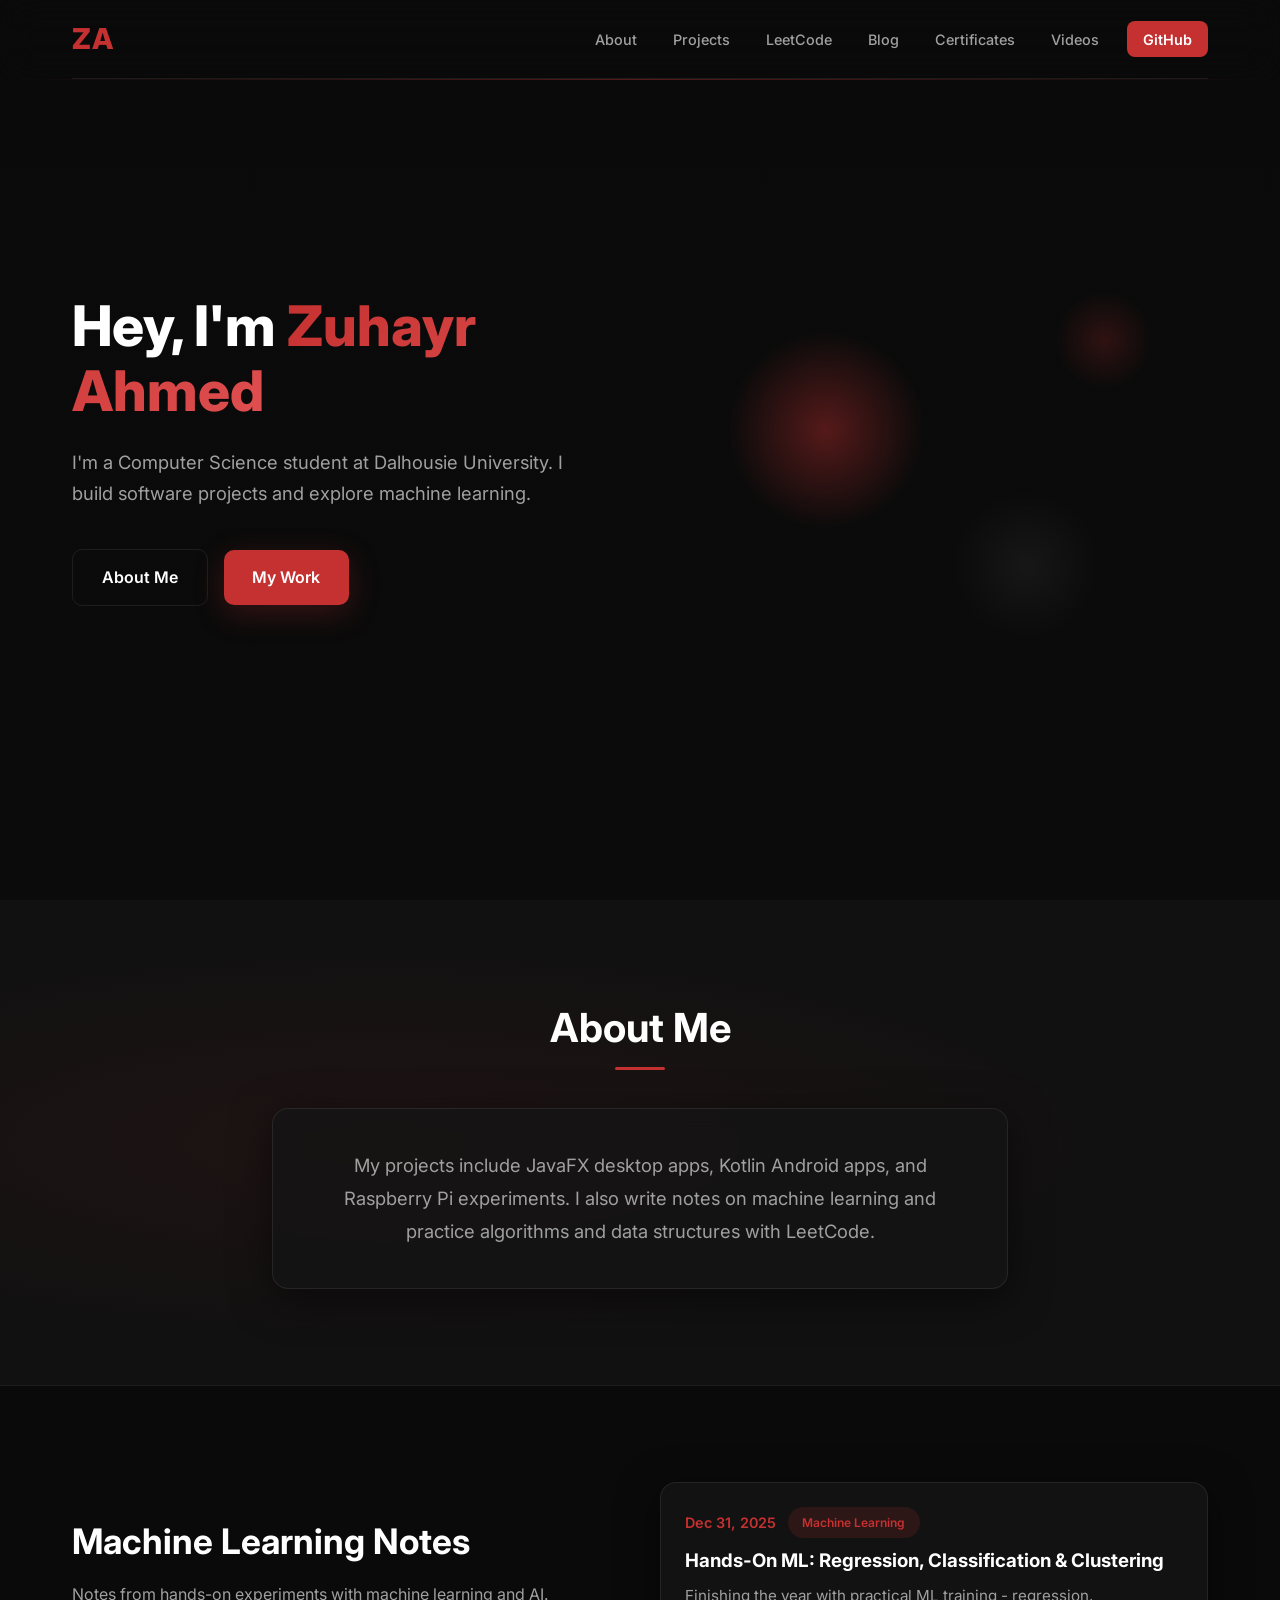
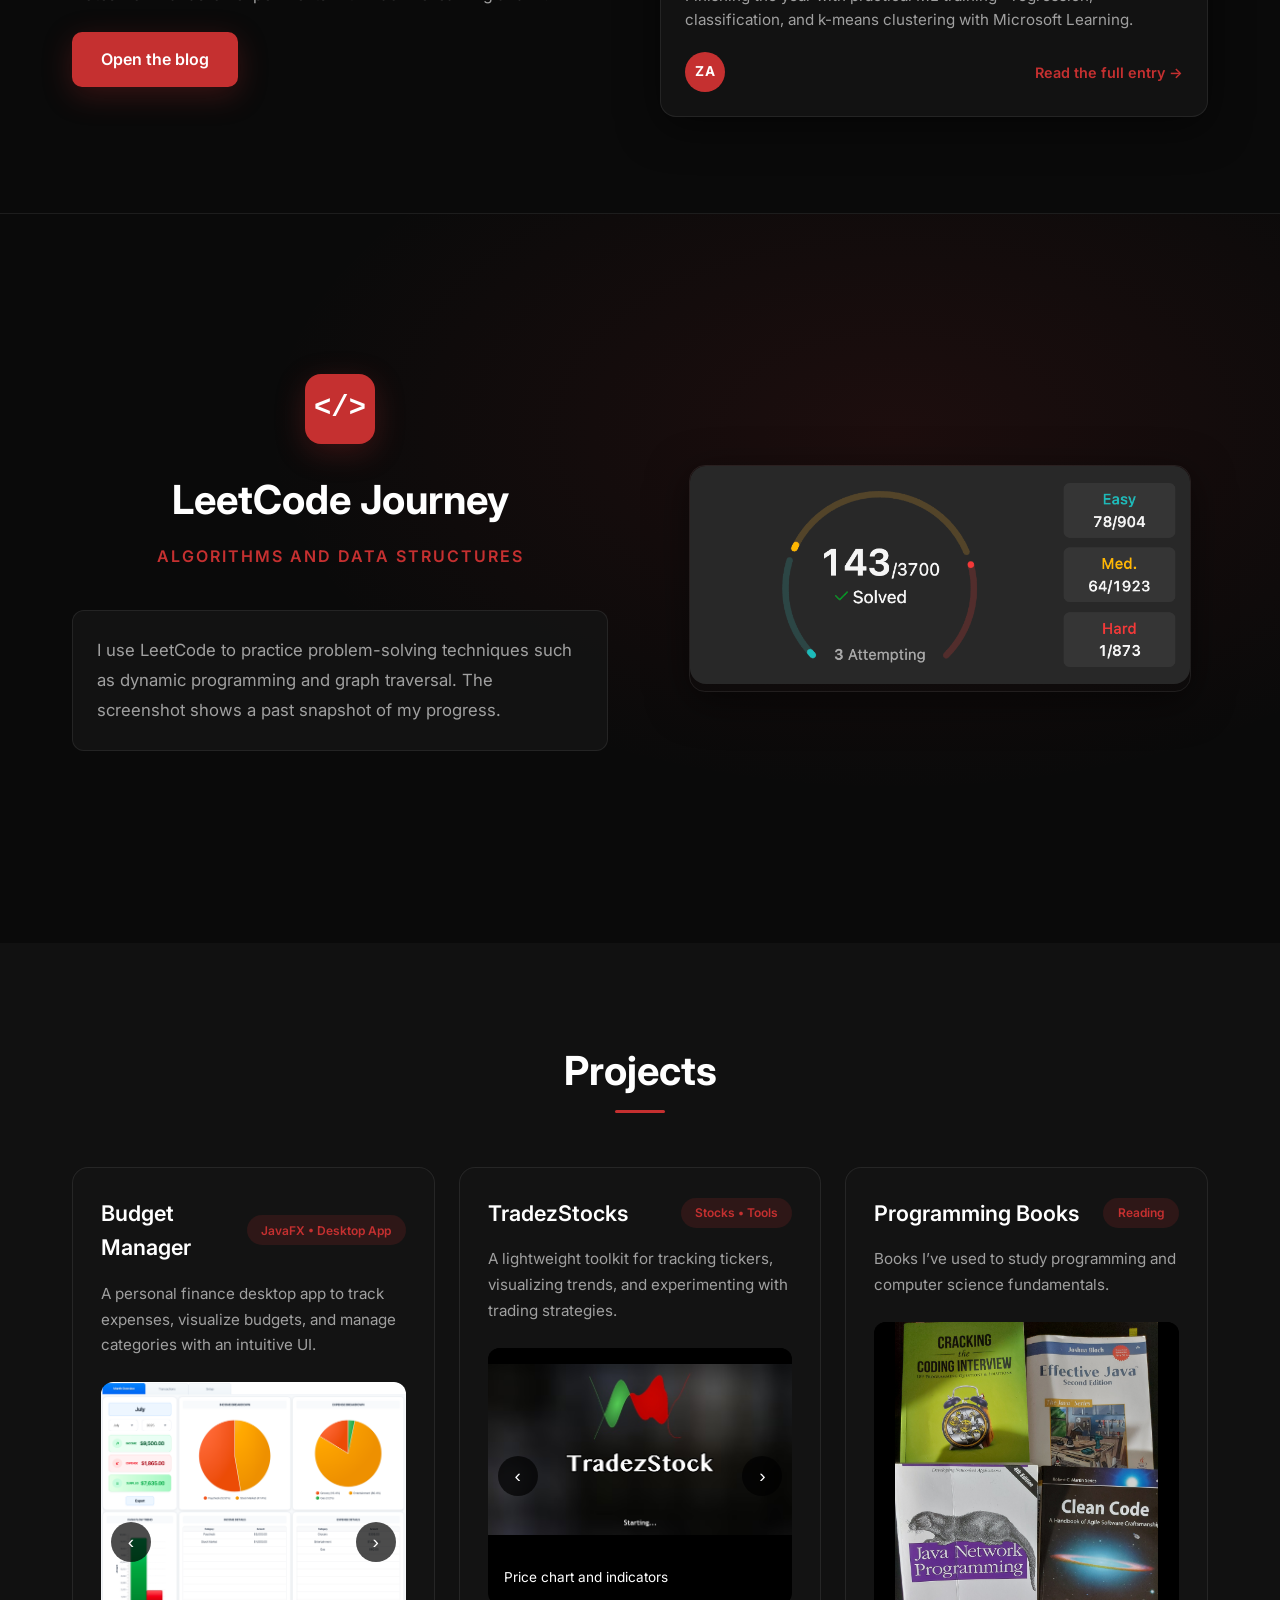
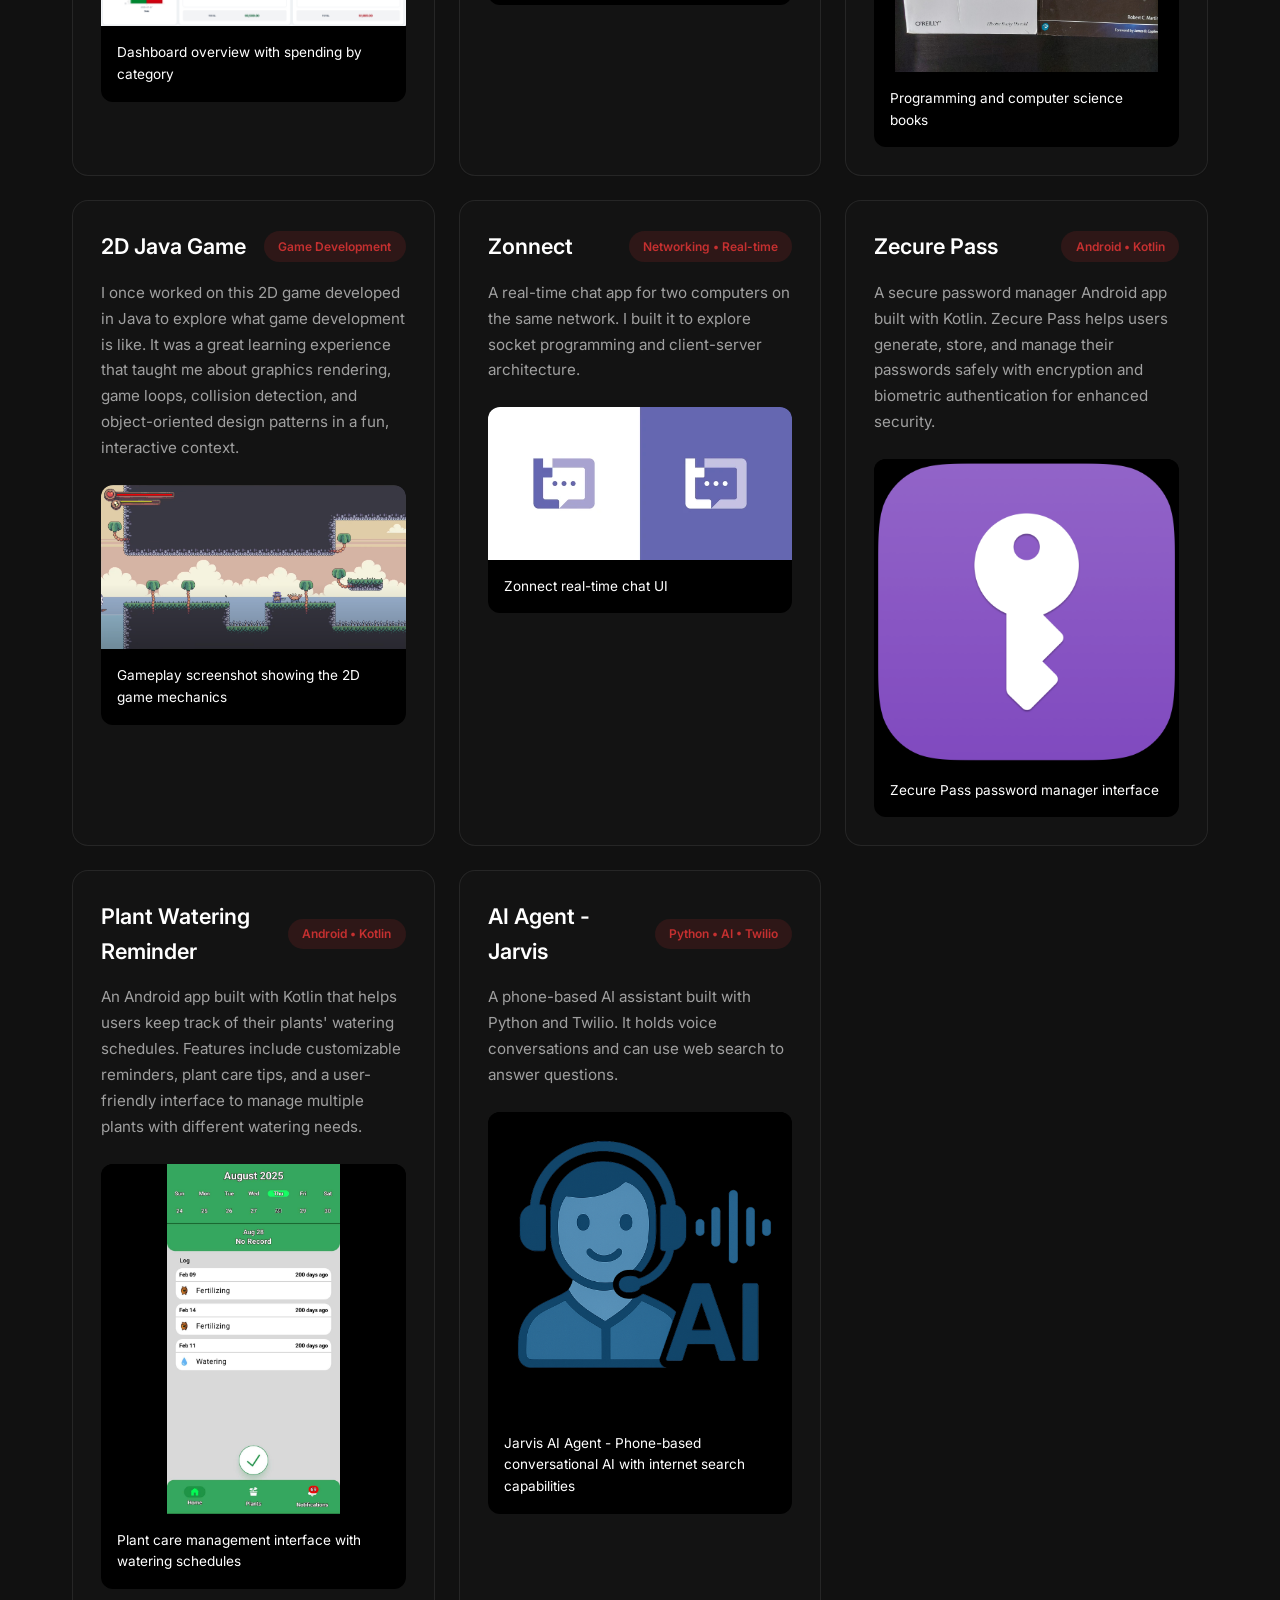
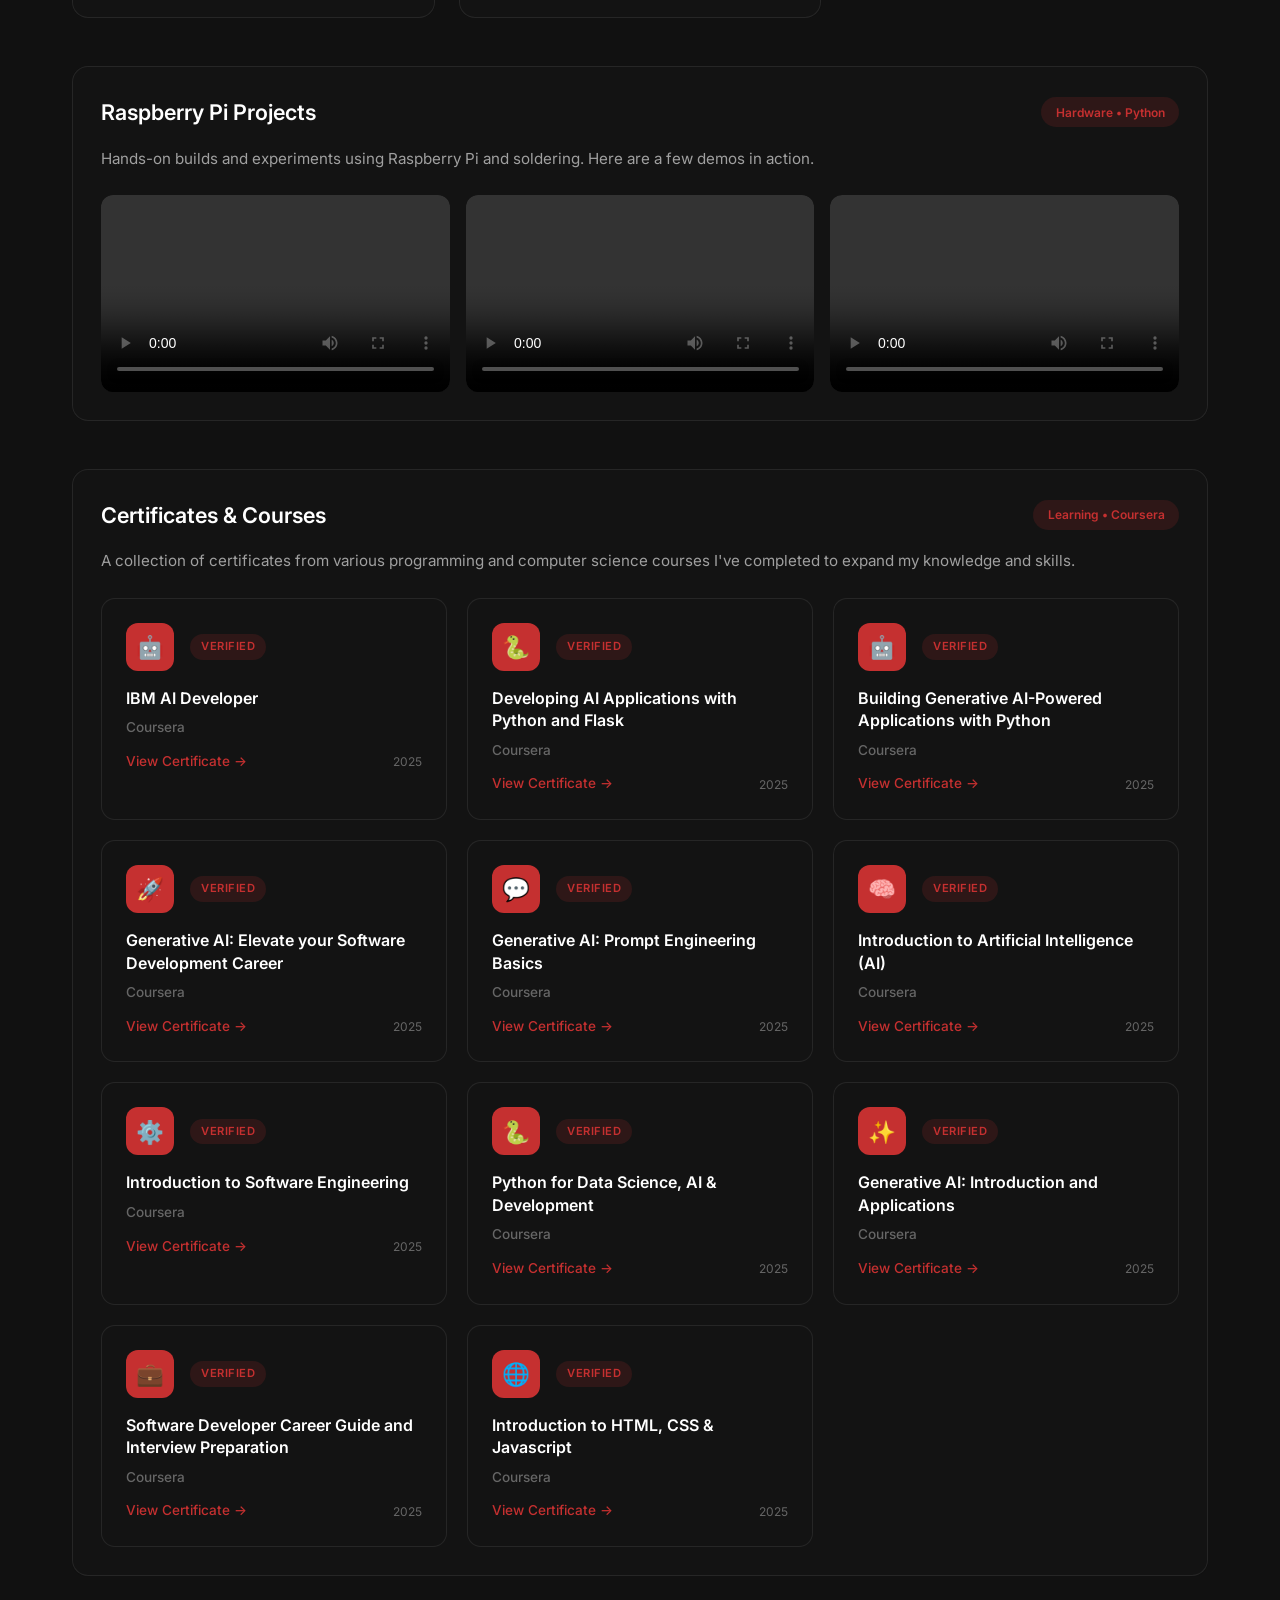
==== commit 1f9d4d58: "Remove System Monitor from the portfolio" ====
--- a/index.html
+++ b/index.html
@@ -131,15 +131,6 @@
   <section id="projects" class="reveal">
     <h2>Projects</h2>
     <div class="projects-grid container">
-      <article class="project-card">
-        <div class="project-head">
-          <h3>System Monitor</h3>
-          <span class="tag">Python • FastAPI</span>
-        </div>
-        <p class="project-desc">A system dashboard and JSON API for CPU, memory, disk, network, and uptime metrics.
-          It uses psutil to collect metrics and FastAPI to serve them.</p>
-        <a class="text-link" href="https://github.com/zahmed714/System-Monitor">View System Monitor on GitHub →</a>
-      </article>
       <!-- BUdgetManager App -->
       <article class="project-card">
         <div class="project-head">
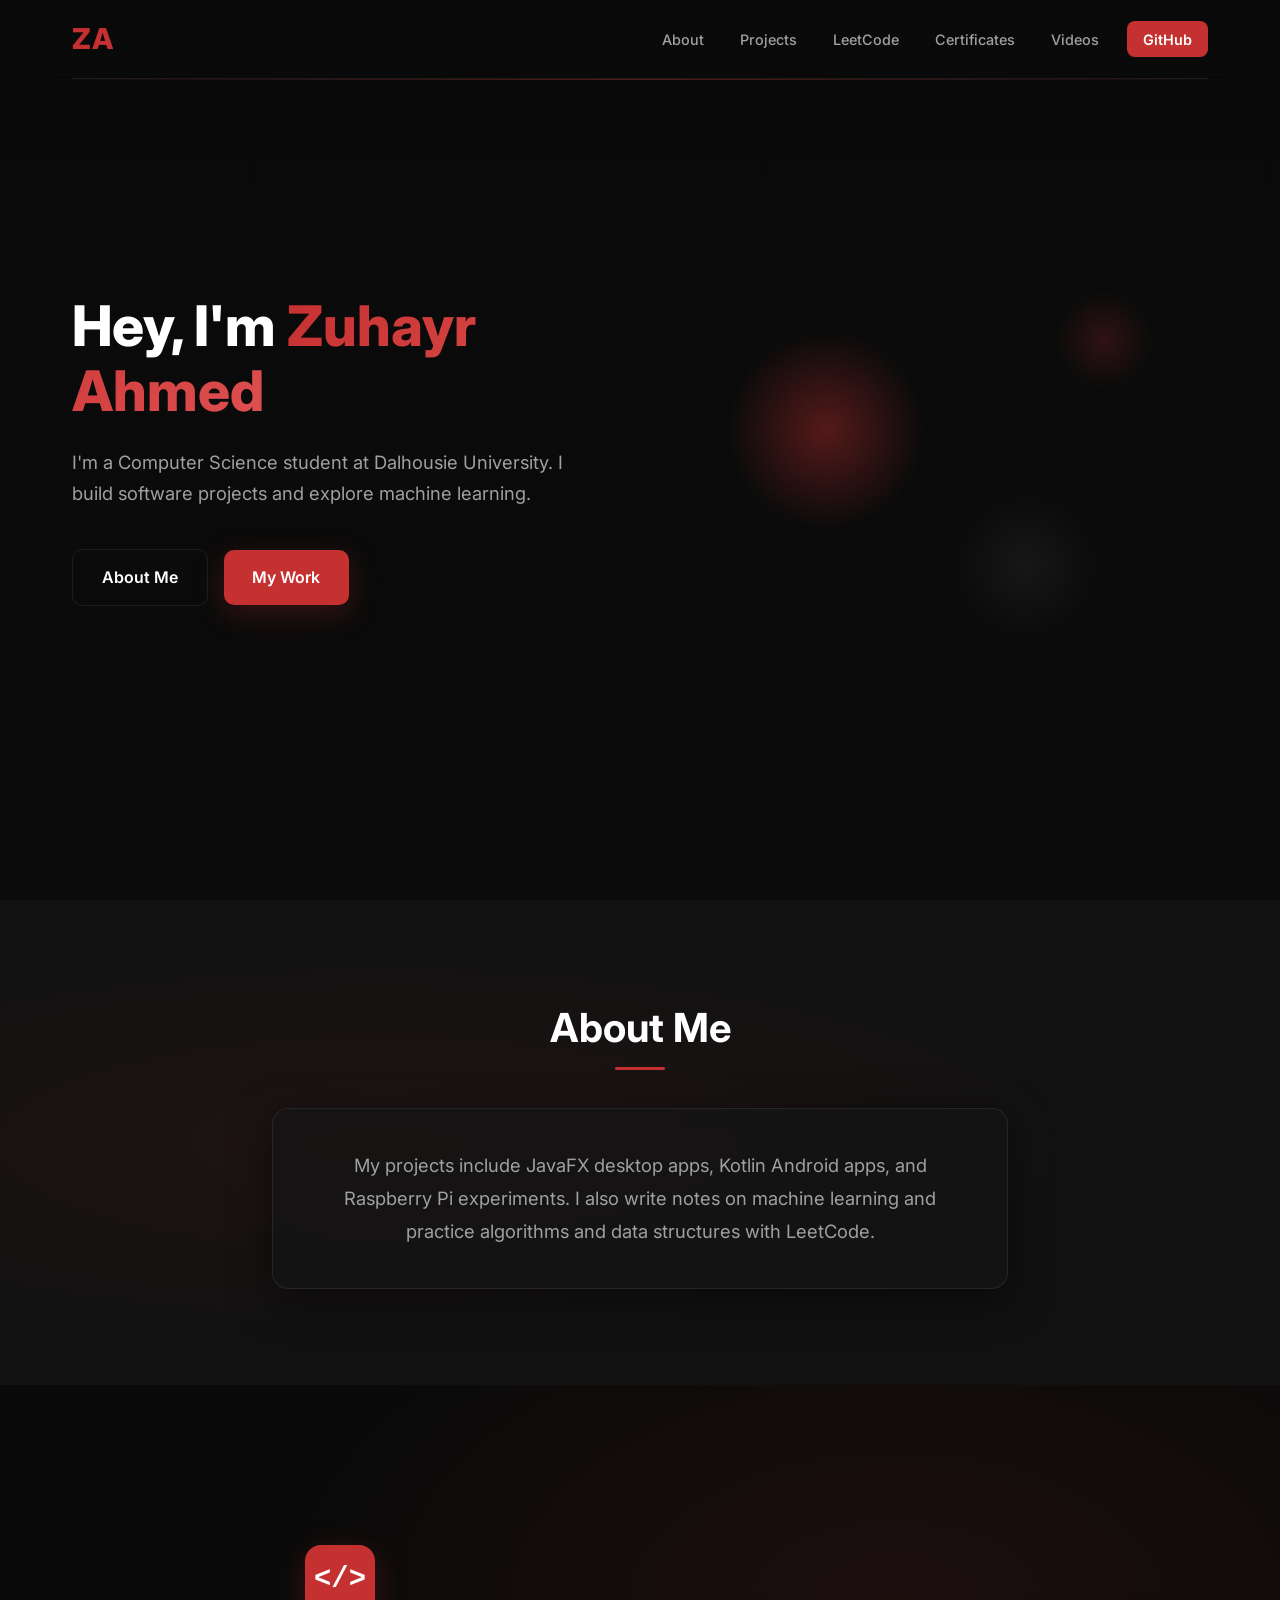
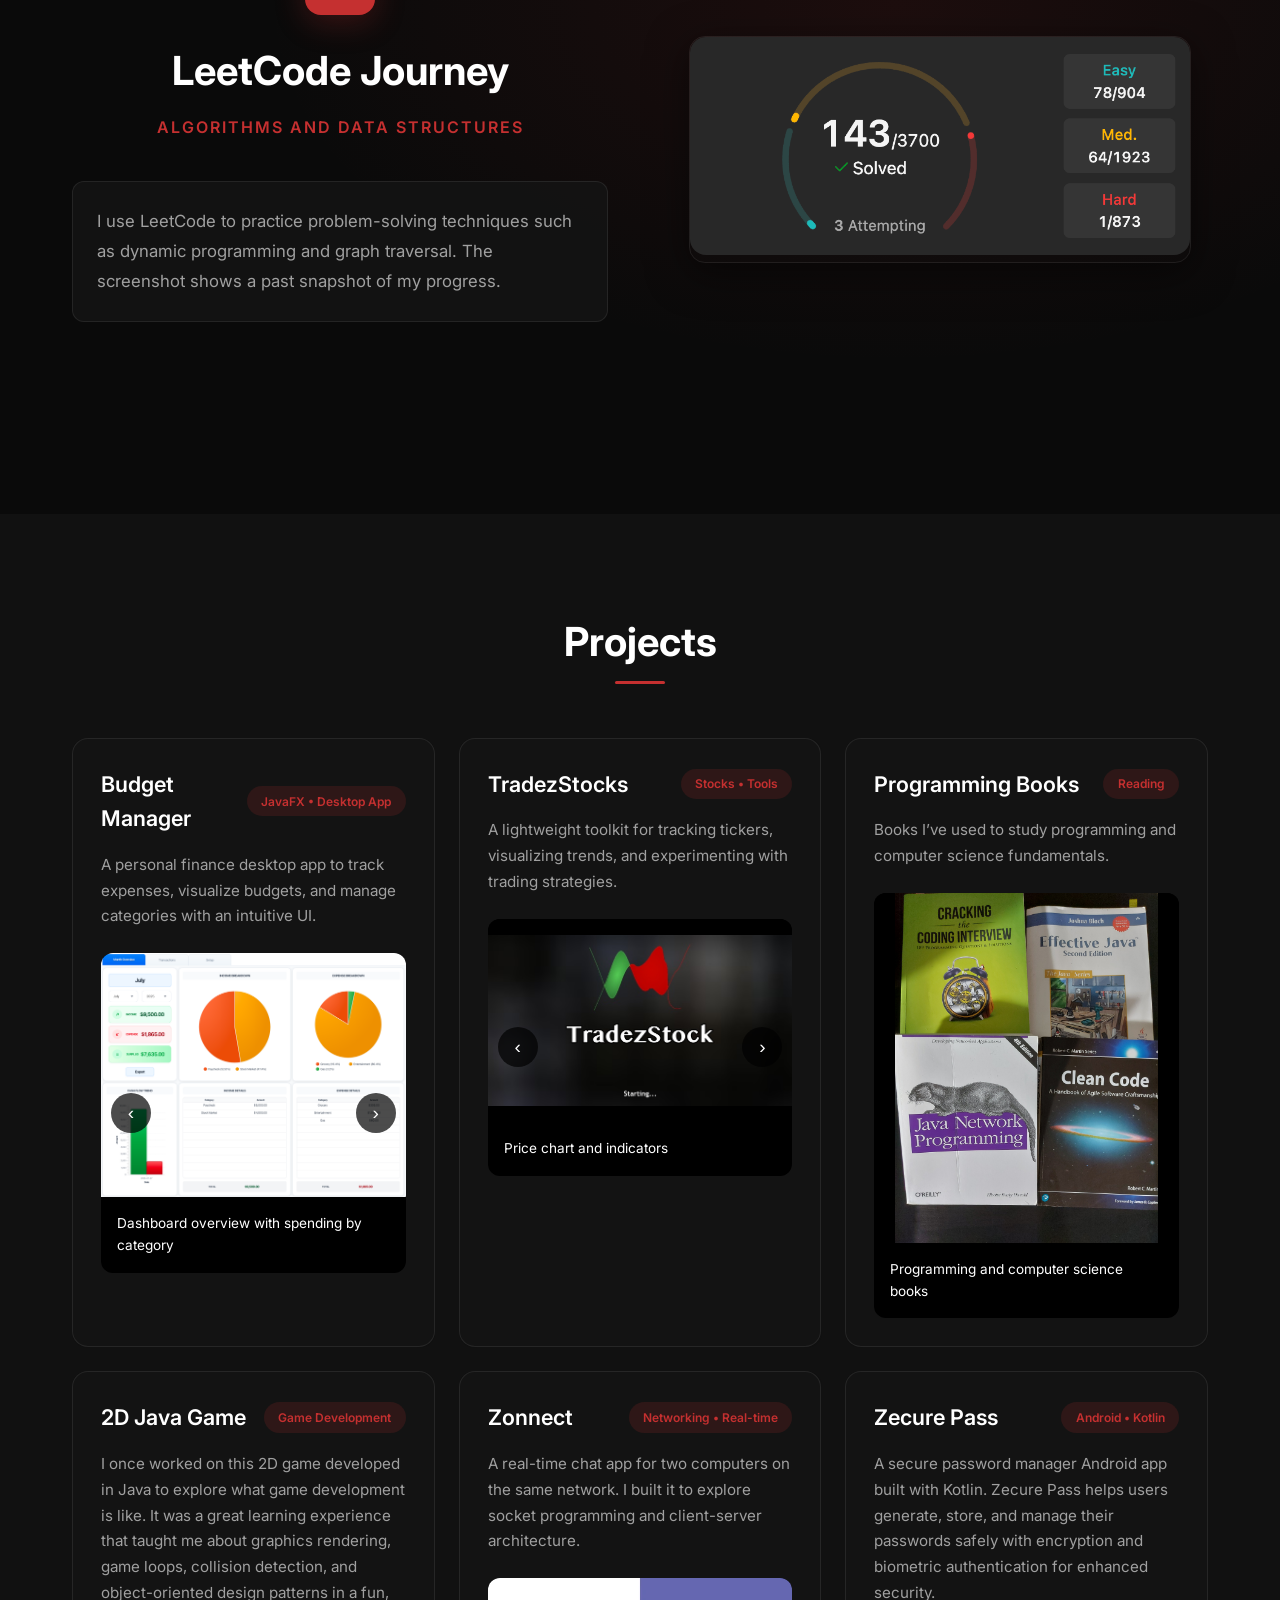
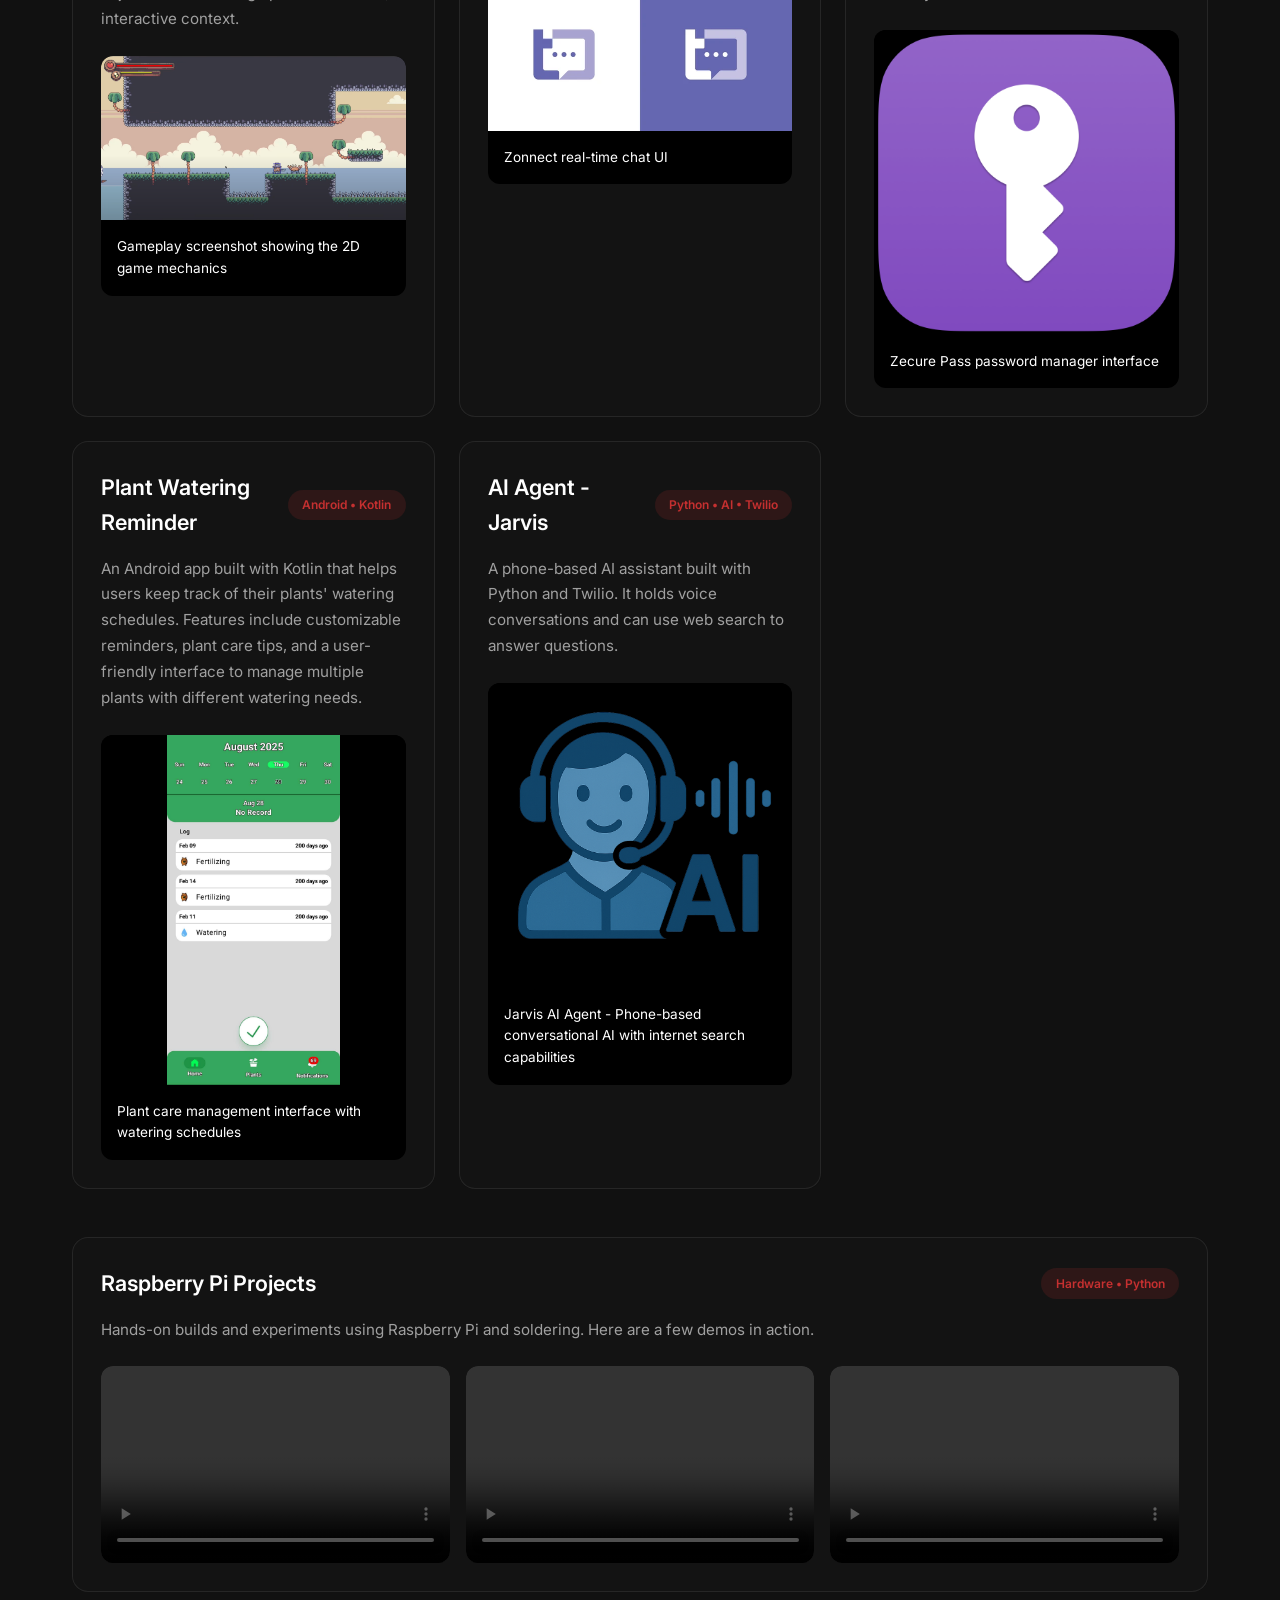
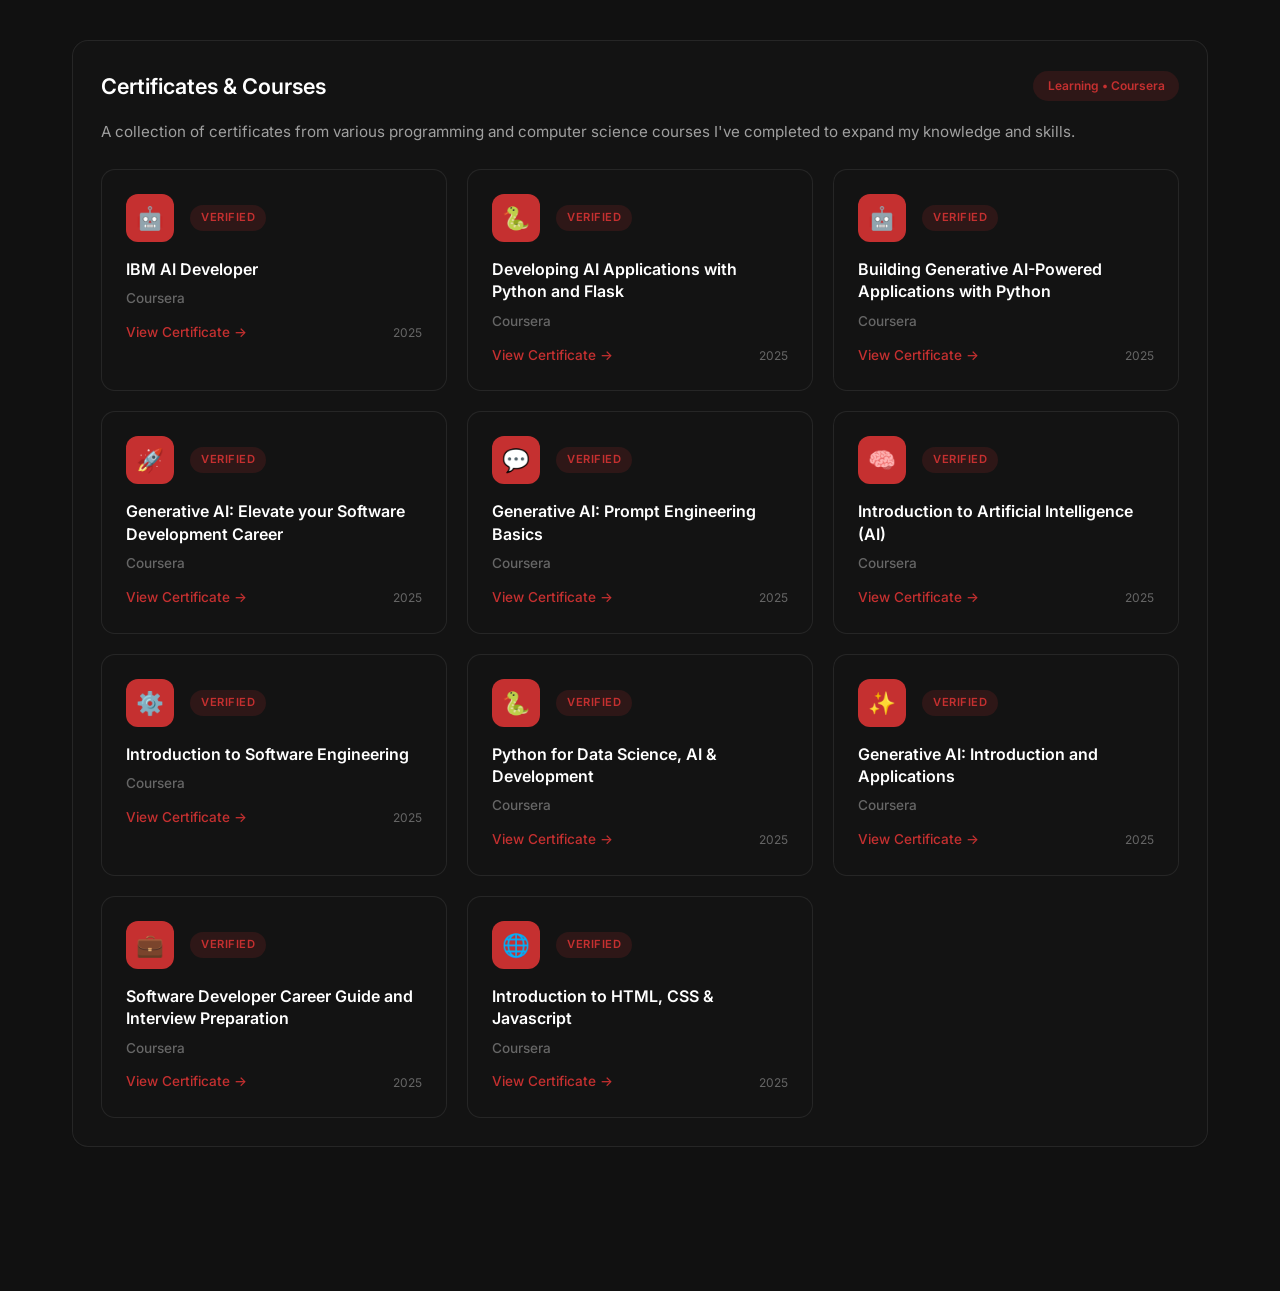
==== commit 8aa9dcb4: "Hide the blog from the portfolio homepage" ====
--- a/index.html
+++ b/index.html
@@ -23,7 +23,6 @@
             <li><a href="#about">About</a></li>
             <li><a href="#projects">Projects</a></li>
             <li><a href="#leetcode-showcase">LeetCode</a></li>
-            <li><a href="#learning-blog">Blog</a></li>
             <li><a href="#certificates">Certificates</a></li>
             <li><a href="#raspberry-videos">Videos</a></li>
             <li><a href="https://github.com/zuhayrahmed" class="cta">GitHub</a></li>
@@ -67,35 +66,6 @@
         My projects include JavaFX desktop apps, Kotlin Android apps, and Raspberry Pi experiments.
         I also write notes on machine learning and practice algorithms and data structures with LeetCode.
       </p>
-    </div>
-  </section>
-
-  <!-- Learning Blog Section -->
-  <section id="learning-blog" class="reveal">
-    <div class="container blog-preview">
-      <div class="blog-preview-text">
-        <h2>Machine Learning Notes</h2>
-        <p class="blog-preview-copy">Notes from hands-on experiments with machine learning and AI.</p>
-        <div class="blog-preview-actions">
-          <a href="blog.html" class="btn">Open the blog</a>
-        </div>
-      </div>
-
-      <article class="blog-preview-card">
-        <div class="blog-preview-meta">
-          <span class="blog-date">Dec 31, 2025</span>
-          <span class="tag">Machine Learning</span>
-        </div>
-        <h3>Hands-On ML: Regression, Classification & Clustering</h3>
-        <p class="preview-excerpt">Finishing the year with practical ML training - regression, classification, and
-          k-means clustering with Microsoft Learning.</p>
-        <div class="blog-preview-footer">
-          <div class="blog-preview-avatar">
-            <span>ZA</span>
-          </div>
-          <a class="text-link" href="blog.html#dec-31-2025">Read the full entry →</a>
-        </div>
-      </article>
     </div>
   </section>
 
